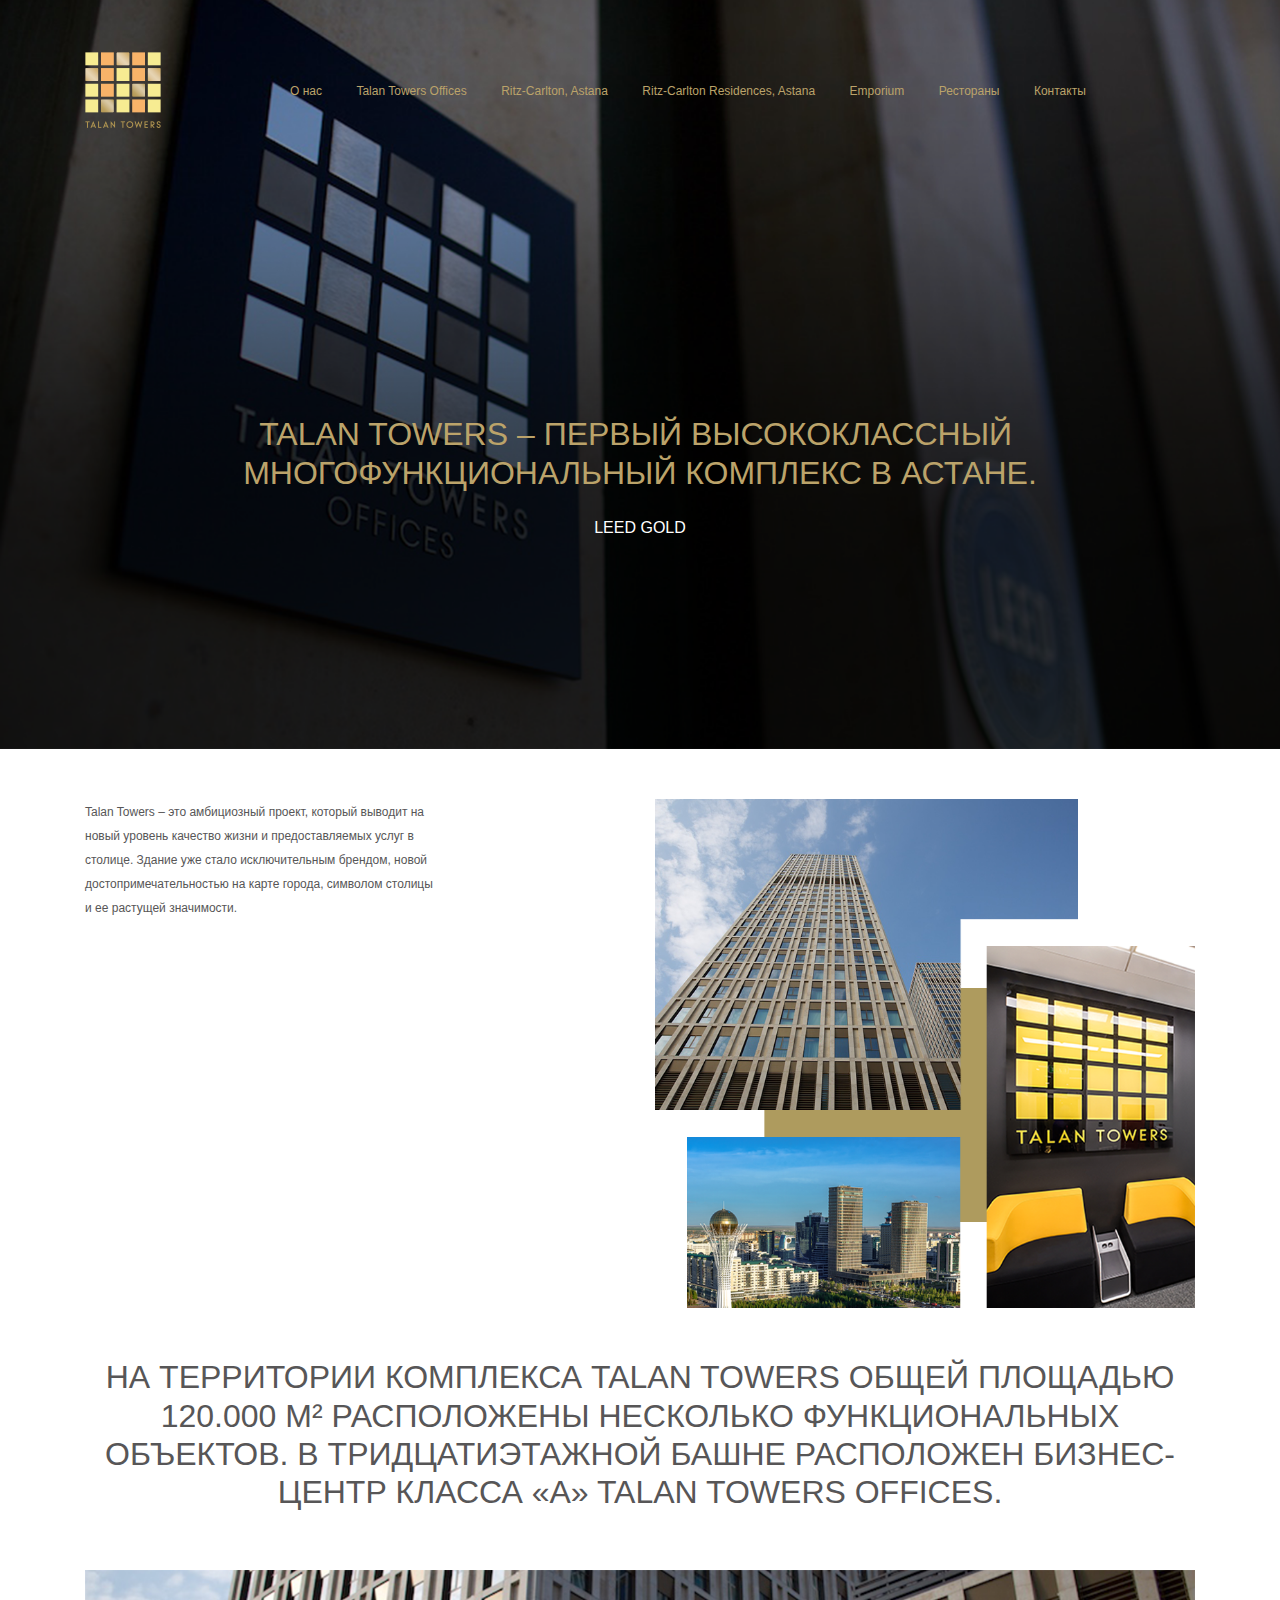
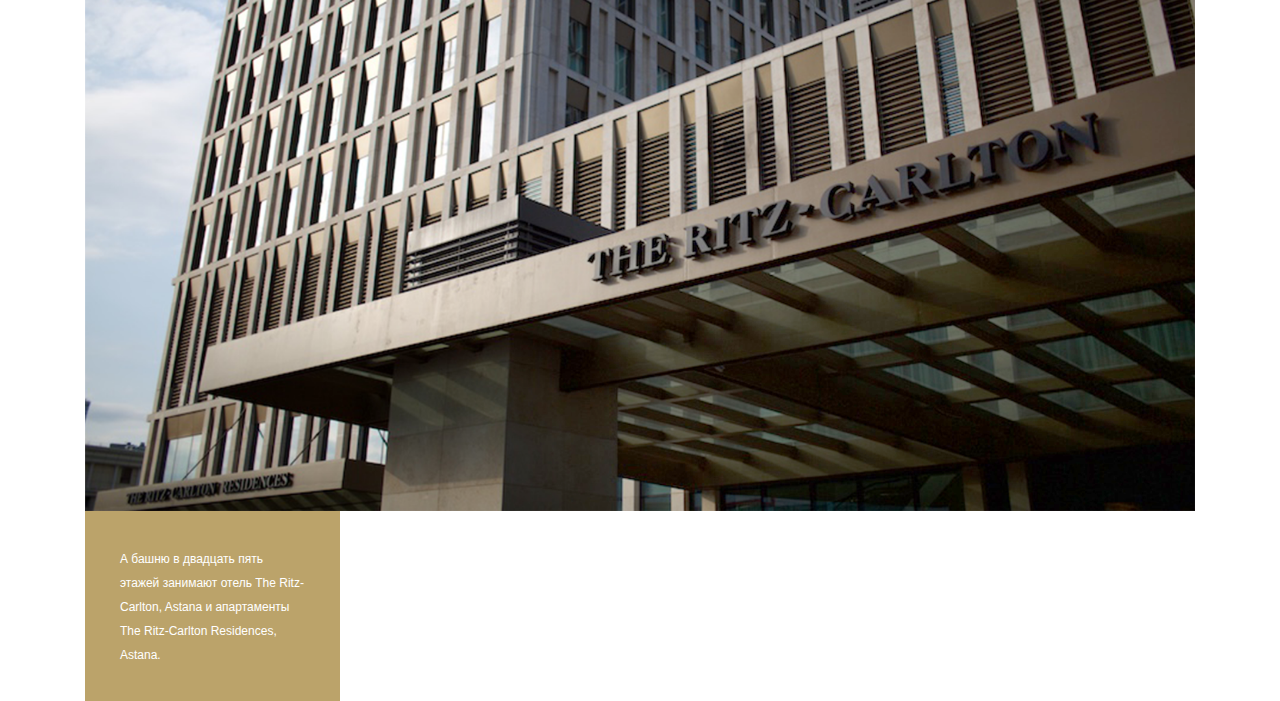
==== index.html @ 8b93467d "123" ====
<!DOCTYPE html>
<html lang="en">
<head>
    <meta charset="UTF-8">
    <meta name="viewport" content="width=device-width, initial-scale=1">
    <title>Talan Towers</title>
    <link rel="stylesheet" href="css/bootstrap/bootstrap.min.css">
    <link rel="stylesheet" href="css/materialize/materialdesignicons.min.css">
    <link rel="stylesheet" href="css/styles.css">
    <link rel="stylesheet" href="css/mobile.css">
</head>
<body>
<header>
    <div class="container">
        <div class="row">
            <div class="col-2 d-table d_t_h">
                <div class="logo d-table-cell align-middle">
                    <img src="img/main/logo.png" alt="">
                </div>
            </div>
            <div class="col-10 d-table d_t_h">
                <ul class="d-table-cell align-middle">
                    <li>
                        <a href="#">О нас</a>
                    </li>
                    <li>
                        <a href="#">Talan Towers Offices</a>
                    </li>
                    <li>
                        <a href="#">Ritz-Carlton, Astana</a>
                    </li>
                    <li>
                        <a href="#">Ritz-Carlton Residences, Astana</a>
                    </li>
                    <li>
                        <a href="#">Emporium</a>
                    </li>
                    <li>
                        <a href="#">Рестораны</a>
                    </li>
                    <li>
                        <a href="#">Контакты</a>
                    </li>
                </ul>
            </div>
        </div>
    </div>
</header>
<section id="main_bg">
    <img src="img/main/main-bg.png" alt="" class="mw-100">
    <div class="main_bg_text">
        <div class="container">
            <div class="row">
                <h1>
                    Talan Towers – первый высококлассный 
                    многофункциональный комплекс в Астане.
                </h1>
                <span>Leed Gold</span>
            </div>
        </div>
    </div>
</section>
<section id="main_content_1">
    <div class="container">
        <div class="row">
            <div class="col-md-4">
                <span class="text_lil_monts">
                    Talan Towers – это амбициозный проект, который выводит на новый уровень качество жизни  и предоставляемых услуг в столице.
                    Здание уже стало исключительным брендом, новой достопримечательностью на карте города, символом столицы и ее растущей
                    значимости.
                </span>
            </div>
            <div class="col-md-6 offset-md-2">
                <img src="img/main/main-talan.png" alt="" class="mw-100">
            </div>
        </div>
    </div>
</section>
<section id="main_content_2">
    <div class="container">
        <div class="row">
            <h1>
                На территории комплекса Talan Towers общей площадью 120.000 м² расположены несколько функциональных объектов. В тридцатиэтажной башне расположен бизнес-центр класса «A» Talan Towers Offices.
            </h1>
        </div>
    </div>
</section>
<section id="main_content_3">
    <div class="container">
        <div class="row">
            <div class="col-12">
                <img src="img/main/main-ritz.png" alt="" class="mw-100">
            </div>
            <div class="col-md-3 float-right">
                <div class="ritz_caption">
                    <span class="text_lil_monts">
                        А башню в двадцать пять  этажей  занимают отель The Ritz-Carlton, Astana и апартаменты
                        The Ritz-Carlton Residences, Astana.
                    </span>
                </div>
            </div>
        </div>
    </div>
</section>

<script src="js/jquery-2.1.4.min.js"></script>
<script src="js/jquery.maskedinput.js"></script>
<script src="js/bootstrap/bootstrap.min.js"></script>
<script src="js/bootstrap/popper.min.js"></script>
<script src="js/main.js"></script>
</body>
</html>
---- css/styles.css ----
header {
  position: absolute;
  top: 0;
  left: 0;
  width: 100%;
  background-color: transparent; }
  header .d_t_h {
    height: 180px; }
  header ul {
    list-style-type: none;
    margin: 0;
    padding-left: 0; }
    header ul li {
      display: inline-block;
      padding: 0 15px; }
      header ul li a {
        font-size: 12px;
        font-weight: 300;
        color: #bba36a; }
        header ul li a:hover {
          color: #8F7A4A;
          text-decoration: none; }

#main_bg .main_bg_text {
  position: absolute;
  bottom: 40%;
  left: 0;
  width: 100%; }
  #main_bg .main_bg_text h1 {
    font-size: 2em;
    text-align: center;
    color: #bba36a;
    text-transform: uppercase; }
  #main_bg .main_bg_text span {
    width: 100%;
    text-align: center;
    text-transform: uppercase;
    color: #fff;
    margin-top: 1em; }

.text_lil_monts {
  font-size: 12px;
  line-height: 1.5; }

#main_content_1 {
  padding-top: 50px; }
  #main_content_1 span {
    color: #575657; }

#main_content_2 {
  padding-top: 50px; }
  #main_content_2 h1 {
    font-size: 2em;
    text-align: center;
    color: #575657;
    text-transform: uppercase; }

#main_content_3 {
  padding-top: 50px; }
  #main_content_3 .ritz_caption {
    padding: 35px;
    background-color: #bba36a; }
    #main_content_3 .ritz_caption span {
      margin: 10px 0;
      color: #fff; }

/*# sourceMappingURL=styles.css.map */
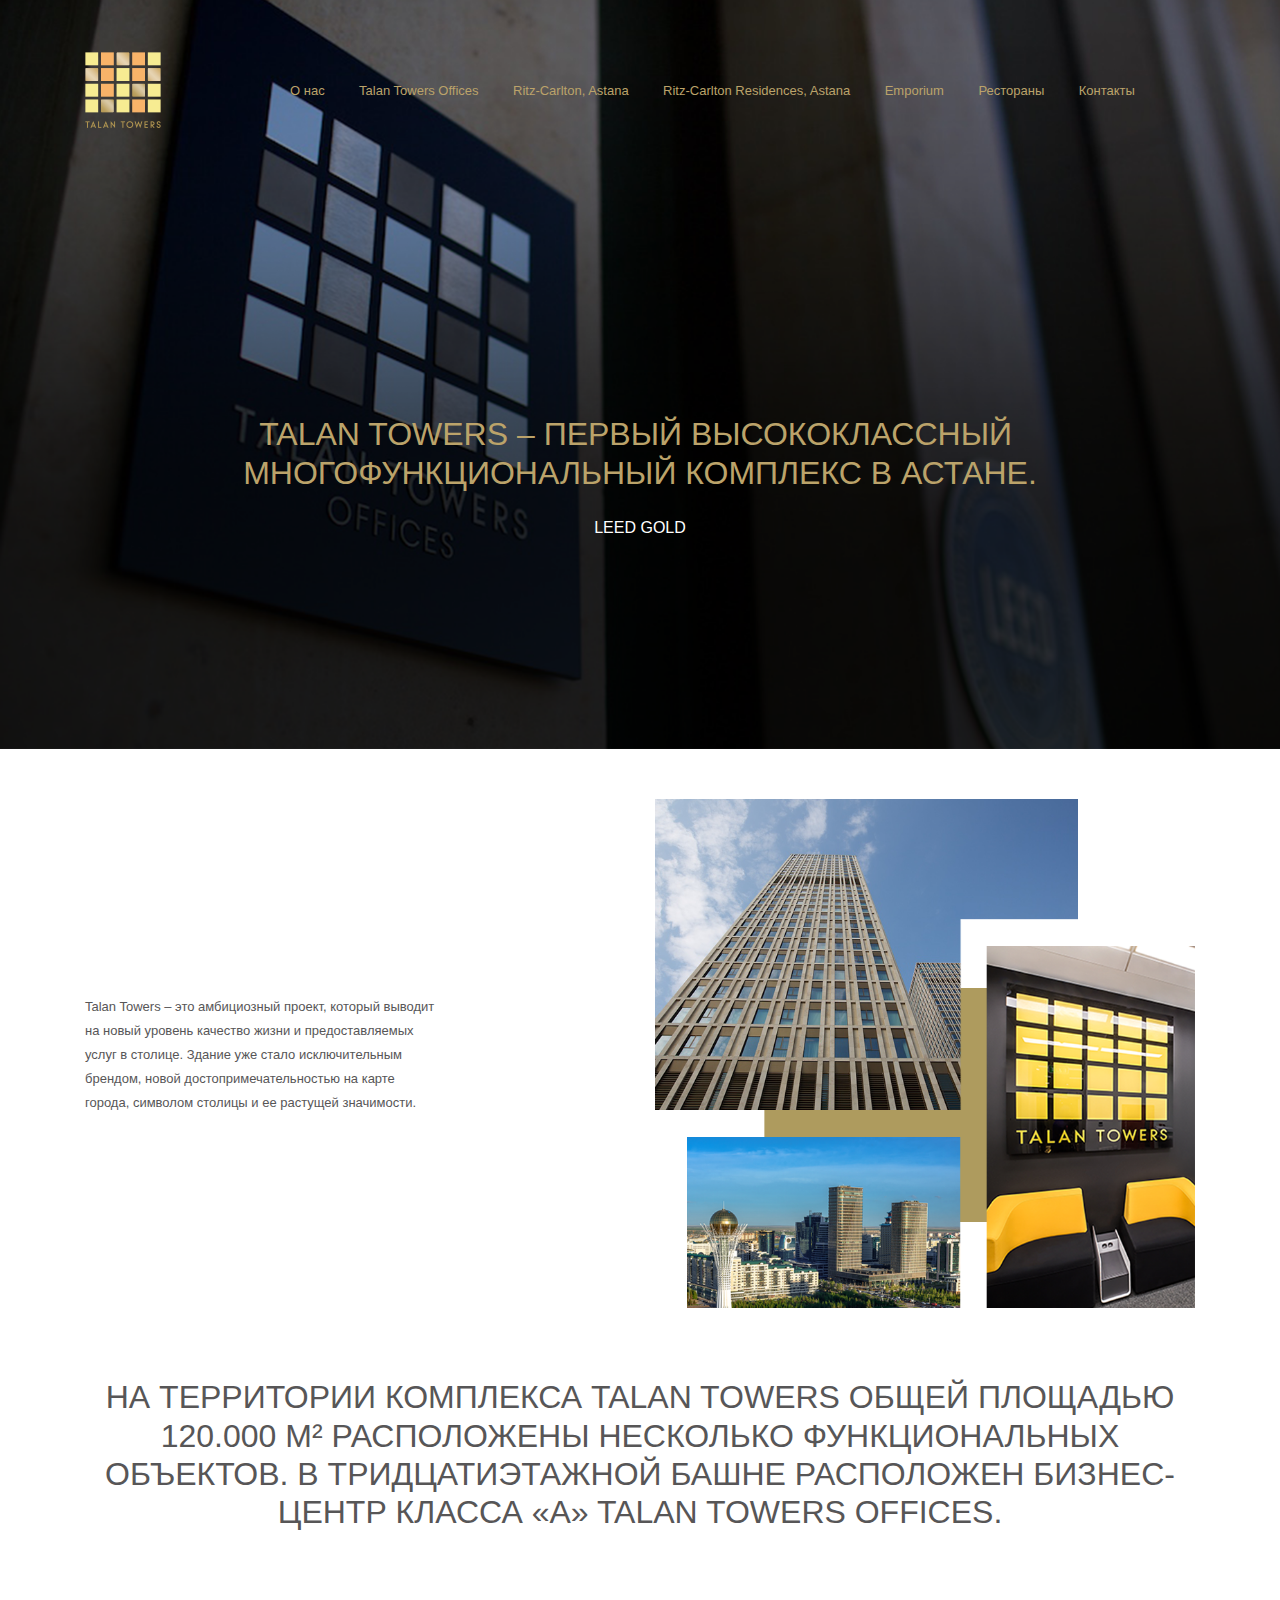
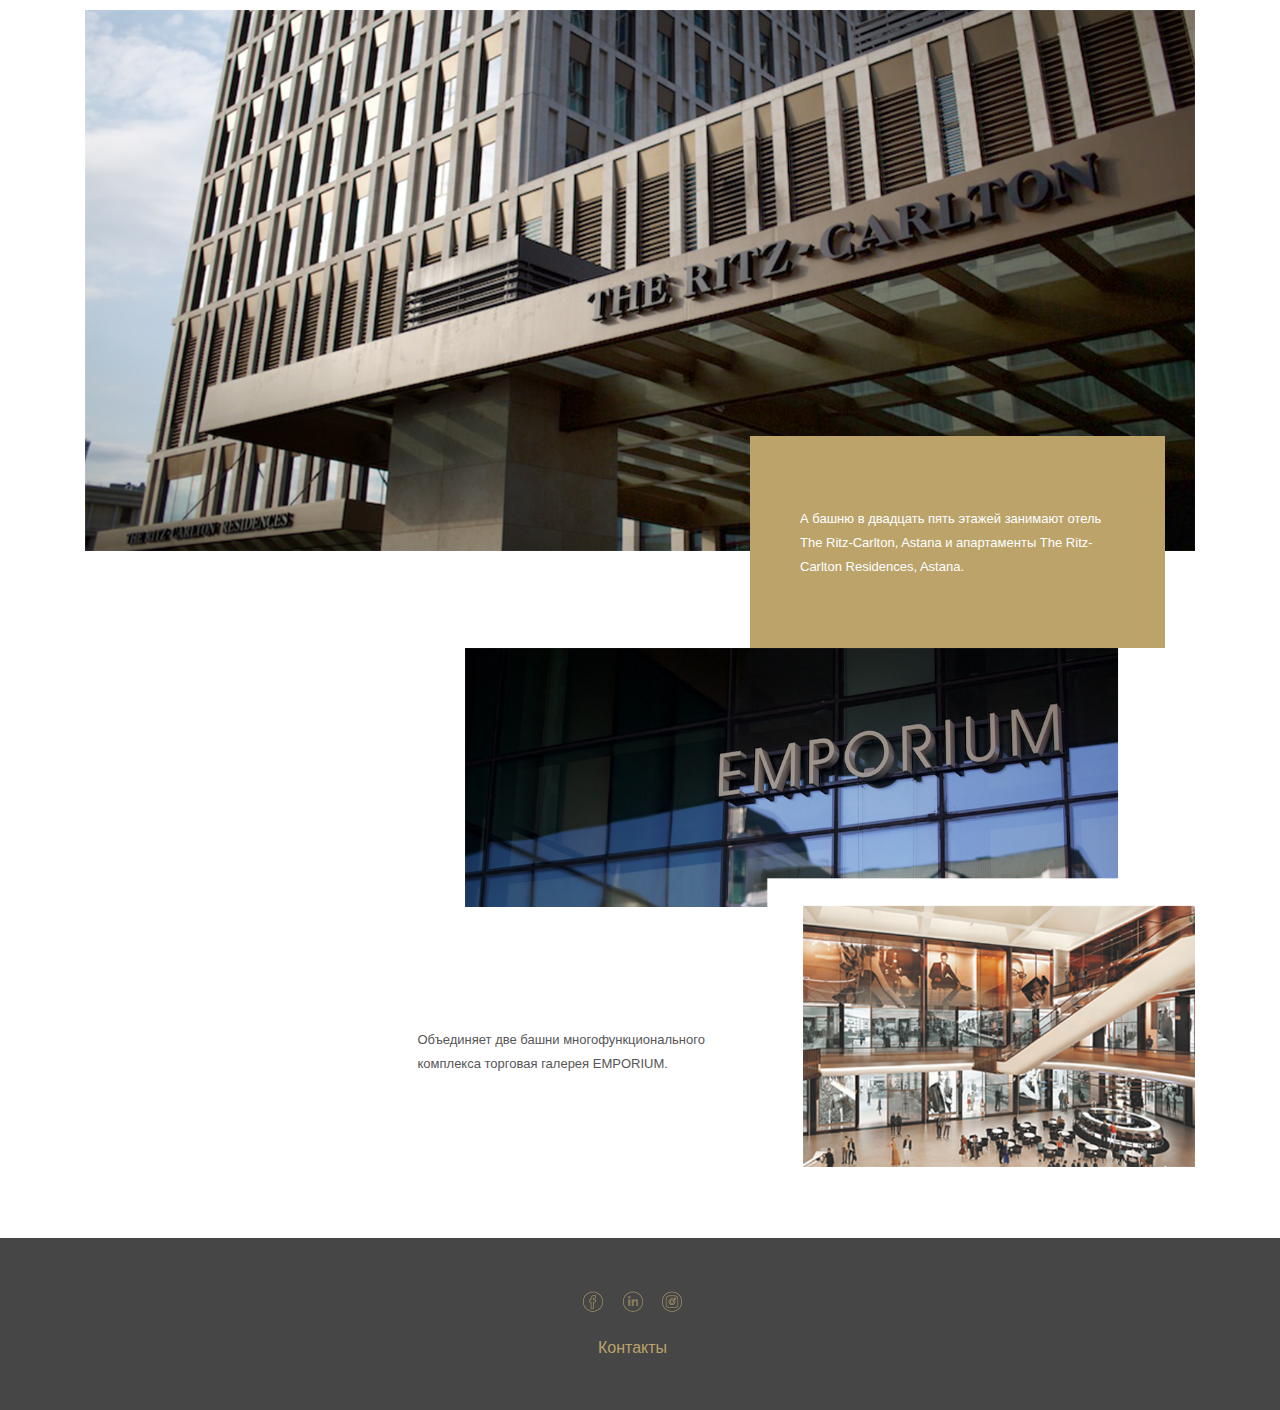
==== commit 67631087: "main page" ====
--- a/index.html
+++ b/index.html
@@ -63,7 +63,7 @@
 <section id="main_content_1">
     <div class="container">
         <div class="row">
-            <div class="col-md-4">
+            <div class="col-md-4 align-self-md-center mb-3 mb-md-0">
                 <span class="text_lil_monts">
                     Talan Towers – это амбициозный проект, который выводит на новый уровень качество жизни  и предоставляемых услуг в столице.
                     Здание уже стало исключительным брендом, новой достопримечательностью на карте города, символом столицы и ее растущей
@@ -91,7 +91,7 @@
             <div class="col-12">
                 <img src="img/main/main-ritz.png" alt="" class="mw-100">
             </div>
-            <div class="col-md-3 float-right">
+            <div class="col-md-5 offset-md-7">
                 <div class="ritz_caption">
                     <span class="text_lil_monts">
                         А башню в двадцать пять  этажей  занимают отель The Ritz-Carlton, Astana и апартаменты
@@ -102,6 +102,45 @@
         </div>
     </div>
 </section>
+<section id="main_content_4">
+    <div class="container">
+        <div class="row">
+            <div class="col-md-8 offset-md-4">
+                <img src="img/main/main-empor.png" alt="" class="mw-100">
+            </div>
+            <div class="col-md-7">
+                <div class="col-sm-6 col-md-6 offset-md-6 m_t">
+                    <span class="text_lil_monts">
+                        Объединяет две башни многофункционального
+                        комплекса торговая галерея EMPORIUM.
+                    </span>
+                </div>
+            </div>
+        </div>
+    </div>
+</section>
+<footer>
+    <div class="container">
+        <div class="row">
+            <div class="text-center w-100">
+                <a href="#">
+                    <img src="img/main/footer-facebook.png" alt="">
+                </a>
+                <a href="#">
+                    <img src="img/main/footer-linkedin.png" alt="">
+                </a>
+                <a href="#">
+                    <img src="img/main/footer-instagram.png" alt="">
+                </a>
+            </div>
+            <div class="text-center w-100 mt-4">
+                <a href="#" class="footer_link_contacts">
+                    Контакты
+                </a>
+            </div>
+        </div>
+    </div>
+</footer>
 
 <script src="js/jquery-2.1.4.min.js"></script>
 <script src="js/jquery.maskedinput.js"></script>
--- a/css/styles.css
+++ b/css/styles.css
@@ -14,7 +14,7 @@
       display: inline-block;
       padding: 0 15px; }
       header ul li a {
-        font-size: 12px;
+        font-size: 13px;
         font-weight: 300;
         color: #bba36a; }
         header ul li a:hover {
@@ -39,7 +39,7 @@
     margin-top: 1em; }
 
 .text_lil_monts {
-  font-size: 12px;
+  font-size: 13px;
   line-height: 1.5; }
 
 #main_content_1 {
@@ -48,7 +48,7 @@
     color: #575657; }
 
 #main_content_2 {
-  padding-top: 50px; }
+  padding-top: 70px; }
   #main_content_2 h1 {
     font-size: 2em;
     text-align: center;
@@ -56,12 +56,33 @@
     text-transform: uppercase; }
 
 #main_content_3 {
-  padding-top: 50px; }
+  padding-top: 70px; }
   #main_content_3 .ritz_caption {
-    padding: 35px;
+    margin-top: -115px;
+    margin-right: 30px;
+    padding: 70px 50px;
     background-color: #bba36a; }
     #main_content_3 .ritz_caption span {
-      margin: 10px 0;
       color: #fff; }
 
+#main_content_4 {
+  padding-bottom: 70px; }
+  #main_content_4 .m_t {
+    margin-top: -140px; }
+  #main_content_4 span {
+    color: #575657; }
+
+footer {
+  background-color: #464646;
+  padding: 50px 0; }
+  footer a {
+    margin-right: 15px; }
+    footer a:hover {
+      text-decoration: none; }
+  footer a.footer_link_contacts {
+    color: #bba36a; }
+    footer a.footer_link_contacts:hover {
+      color: #8F7A4A;
+      text-decoration: none; }
+
 /*# sourceMappingURL=styles.css.map */
--- a/css/mobile.css
+++ b/css/mobile.css
@@ -0,0 +1,9 @@
+@media only screen and (max-width: 576px){
+    #main_content_3 .ritz_caption {
+        margin-top: 0;
+        margin-right: 0;
+    }
+    #main_content_4 .m_t {
+        margin-top: 20px;
+    }
+}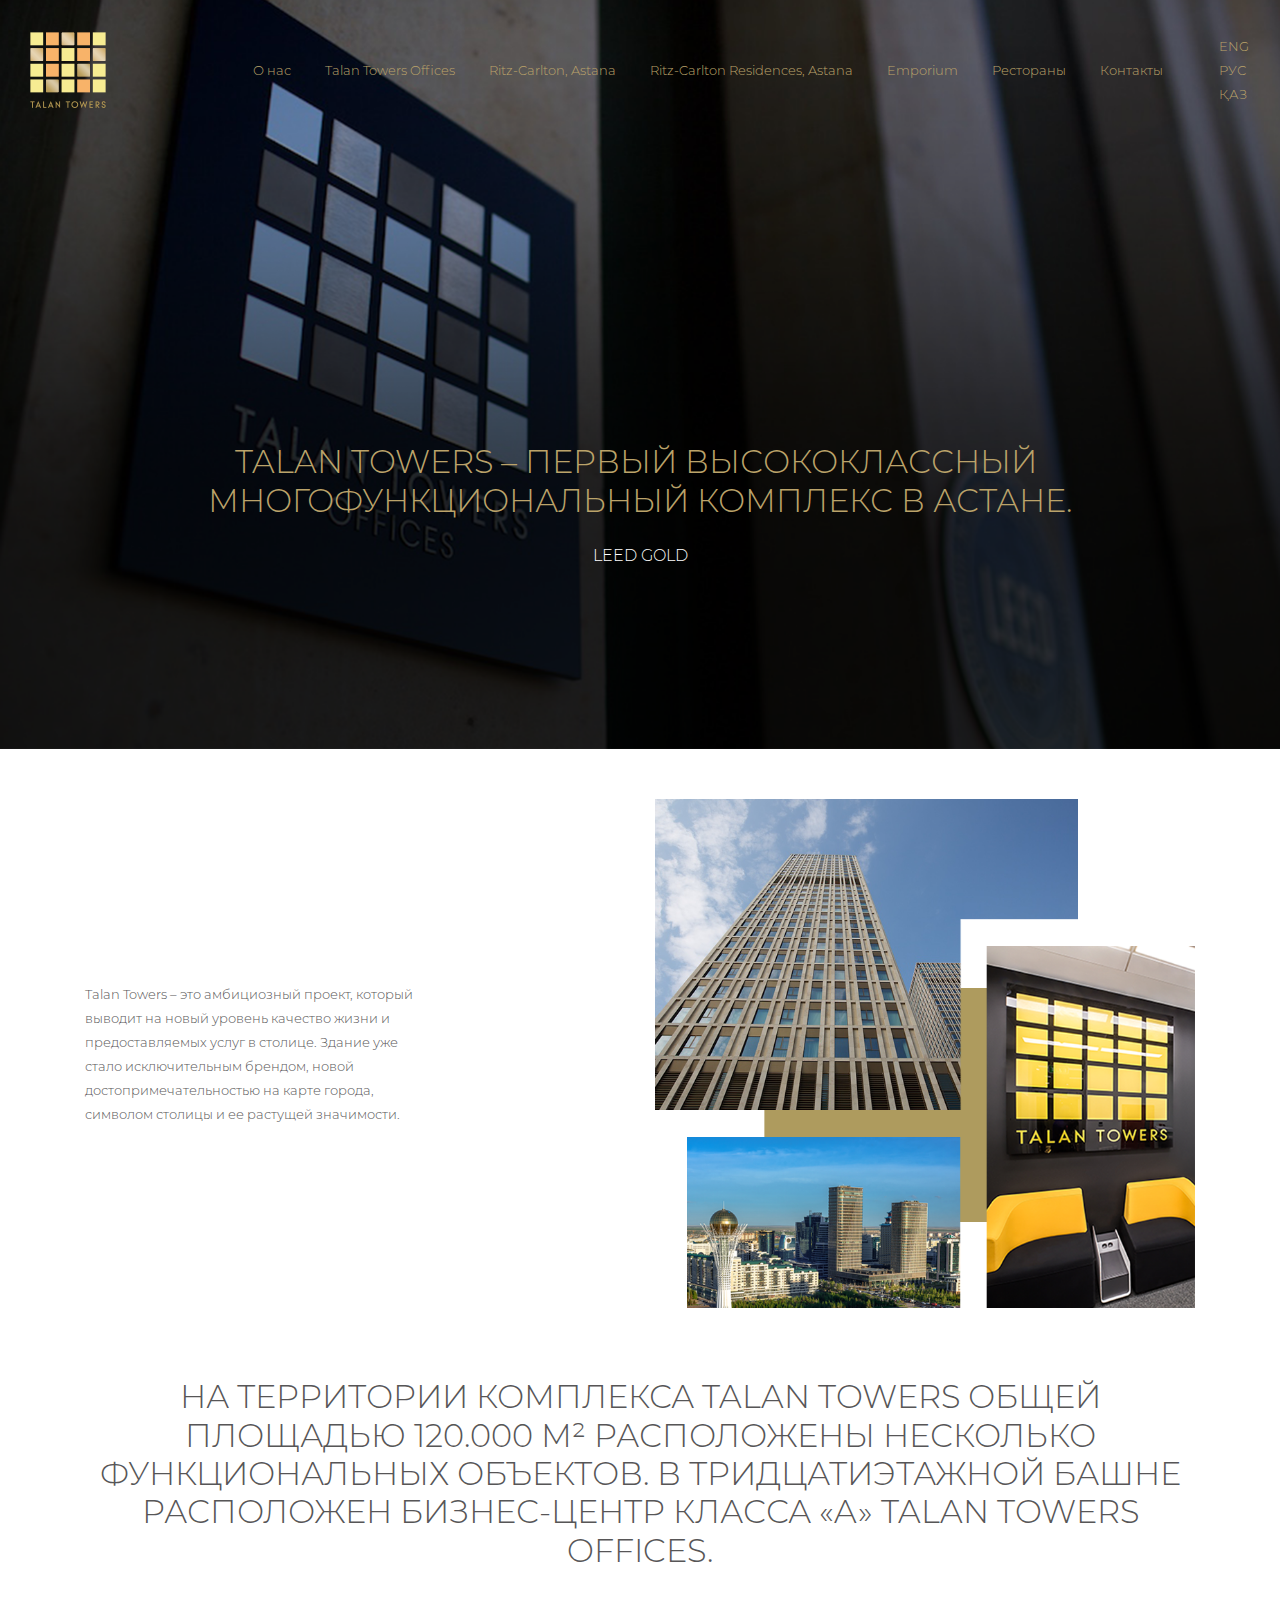
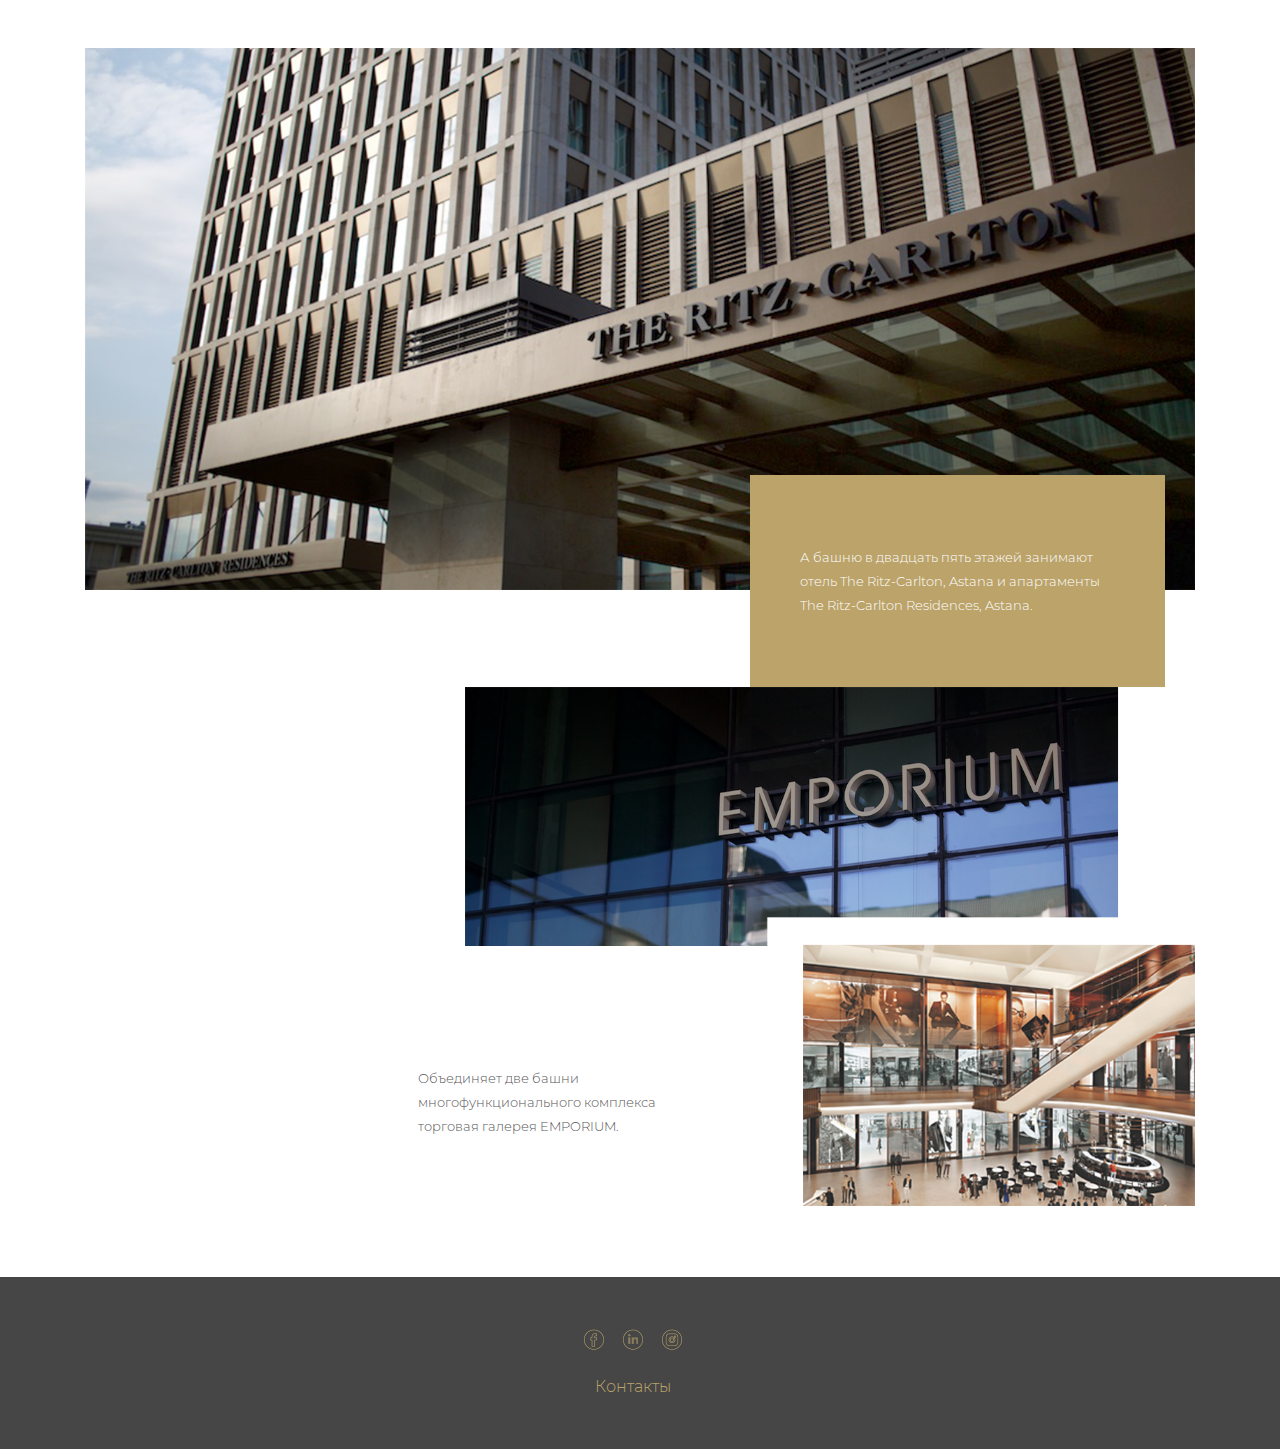
==== commit 937961d2: "offices" ====
--- a/index.html
+++ b/index.html
@@ -13,21 +13,31 @@
 <header>
     <div class="container">
         <div class="row">
-            <div class="col-2 d-table d_t_h">
+            <div class="col-6 col-xl-2 d-table d_t_h">
                 <div class="logo d-table-cell align-middle">
                     <img src="img/main/logo.png" alt="">
                 </div>
             </div>
-            <div class="col-10 d-table d_t_h">
-                <ul class="d-table-cell align-middle">
-                    <li>
-                        <a href="#">О нас</a>
+            <div class="col-6 col-xl-10 d-table d_t_h">
+                <ul class="desktop_menu d-table-cell align-middle">
+                    <li class="dropdown">
+                        <a href="#" class="dropBtn">
+                            О нас
+                        </a>
+                        <div class="dropdown_content">
+                            <a href="about.html">Инвестор</a>
+                            <a href="#">Общая информация</a>
+                        </div>
                     </li>
                     <li>
                         <a href="#">Talan Towers Offices</a>
                     </li>
-                    <li>
-                        <a href="#">Ritz-Carlton, Astana</a>
+                    <li class="dropdown">
+                        <a href="#" class="dropBtn">Ritz-Carlton, Astana</a>
+                        <div class="dropdown_content">
+                            <a href="#">Инвестор</a>
+                            <a href="#">Общая информация</a>
+                        </div>
                     </li>
                     <li>
                         <a href="#">Ritz-Carlton Residences, Astana</a>
@@ -42,7 +52,59 @@
                         <a href="#">Контакты</a>
                     </li>
                 </ul>
-            </div>
+                <ul class="desktop_menu d-table-cell align-middle lang_items">
+                    <li>
+                        <a href="#">Eng</a>
+                    </li>
+                    <li>
+                        <a href="#">Рус</a>
+                    </li>
+                    <li>
+                        <a href="#">Қаз</a>
+                    </li>
+                </ul>
+
+                <div class="mobile_menu d-table-cell align-middle">
+                    <a href="#" role="button" id="dropdownMenuLink">
+                        <i class="mdi mdi-menu mdi-24px"></i>
+                    </a>
+                </div>
+            </div>
+        </div>
+
+        <div class="mobile_dropdown_menu">
+            <a class="mobile_menu_item mobile_dropdown_item">
+                О нас
+                <i class="mdi mdi-menu-down"></i>
+            </a>
+            <div class="menu_item_inner">
+                <ul>
+                    <li>
+                        <a href="about.html">Инвестор</a>
+                    </li>
+                    <li>
+                        <a href="#">Общая информация</a>
+                    </li>
+                </ul>
+            </div>
+            <a class="mobile_menu_item" href="#">
+                Talan Towers Offices
+            </a>
+            <a class="mobile_menu_item" href="#">
+                Ritz-Carlton, Astana
+            </a>
+            <a class="mobile_menu_item" href="#">
+                Ritz-Carlton Residences, Astana
+            </a>
+            <a class="mobile_menu_item" href="#">
+                Emporium
+            </a>
+            <a class="mobile_menu_item" href="#">
+                Рестораны
+            </a>
+            <a class="mobile_menu_item" href="#">
+                Контакты
+            </a>
         </div>
     </div>
 </header>
@@ -144,8 +206,8 @@
 
 <script src="js/jquery-2.1.4.min.js"></script>
 <script src="js/jquery.maskedinput.js"></script>
+<script src="js/bootstrap/popper.min.js"></script>
 <script src="js/bootstrap/bootstrap.min.js"></script>
-<script src="js/bootstrap/popper.min.js"></script>
 <script src="js/main.js"></script>
 </body>
 </html>--- a/css/styles.css
+++ b/css/styles.css
@@ -1,3 +1,35 @@
+.bg_gold {
+  background-color: #bba36a !important; }
+
+.text_gold {
+  color: #bba36a !important; }
+
+.bg_grey {
+  background-color: #4a4a4a !important; }
+
+.text_grey {
+  color: #4a4a4a !important; }
+
+.bg_black {
+  background-color: #000000 !important; }
+
+.text_black {
+  color: #000000 !important; }
+
+@font-face {
+  font-family: 'Montserrat';
+  src: url("../fonts/montserrat/Montserrat-Light.eot");
+  src: local("Montserrat Light"), local("Montserrat-Light"), url("../fonts/montserrat/Montserrat-Light.eot?#iefix") format("embedded-opentype"), url("../fonts/montserrat/Montserrat-Light.woff") format("woff"), url("../fonts/montserrat/Montserrat-Light.ttf") format("truetype");
+  font-weight: 300;
+  font-style: normal; }
+@font-face {
+  font-family: 'RaleighLtBt';
+  src: url("../fonts/raleigh/RaleighC Lt Bt.otf") format("opentype");
+  font-weight: normal;
+  font-style: normal; }
+body {
+  font-family: Montserrat, sans-serif; }
+
 header {
   position: absolute;
   top: 0;
@@ -5,26 +37,93 @@
   width: 100%;
   background-color: transparent; }
   header .d_t_h {
-    height: 180px; }
-  header ul {
+    height: 140px; }
+  header ul.desktop_menu {
     list-style-type: none;
     margin: 0;
     padding-left: 0; }
-    header ul li {
+    header ul.desktop_menu li {
       display: inline-block;
       padding: 0 15px; }
-      header ul li a {
+      header ul.desktop_menu li a {
         font-size: 13px;
         font-weight: 300;
         color: #bba36a; }
-        header ul li a:hover {
+        header ul.desktop_menu li a:hover {
           color: #8F7A4A;
           text-decoration: none; }
+      header ul.desktop_menu li .dropdown_content {
+        display: none;
+        position: absolute;
+        min-width: 160px;
+        padding-top: 5px;
+        z-index: 1; }
+        header ul.desktop_menu li .dropdown_content a {
+          display: block; }
+    header ul.desktop_menu li.dropdown:hover .dropdown_content {
+      display: block; }
+    header ul.desktop_menu li.dropdown:hover .dropBtn {
+      color: #8F7A4A; }
+  header ul.lang_items {
+    text-transform: uppercase; }
+    header ul.lang_items li {
+      display: block;
+      padding: 0; }
+  header .mobile_menu {
+    position: relative; }
+    header .mobile_menu a#dropdownMenuLink {
+      float: right;
+      color: #bba36a; }
+      header .mobile_menu a#dropdownMenuLink:hover {
+        color: #bba36a; }
+  header .mobile_dropdown_menu {
+    display: none;
+    position: absolute;
+    top: 63px;
+    left: 0;
+    z-index: 100;
+    font-size: 13px;
+    min-width: 300px;
+    background-color: #bba36a;
+    border-radius: 0; }
+    header .mobile_dropdown_menu .mobile_menu_item {
+      padding: 0.75rem 1.5rem;
+      display: block;
+      width: 100%;
+      clear: both;
+      color: #fff;
+      text-align: inherit;
+      text-decoration: none;
+      white-space: nowrap;
+      border: 0;
+      cursor: pointer; }
+      header .mobile_dropdown_menu .mobile_menu_item i {
+        float: right; }
+    header .mobile_dropdown_menu .mobile_menu_item._activated i {
+      transform: rotateX(180deg); }
+    header .mobile_dropdown_menu .menu_item_inner {
+      display: none; }
+      header .mobile_dropdown_menu .menu_item_inner ul {
+        list-style-type: none;
+        margin-bottom: 0;
+        padding-left: 15px; }
+        header .mobile_dropdown_menu .menu_item_inner ul li a {
+          display: inline-block;
+          color: #fff;
+          text-decoration: none;
+          text-transform: capitalize;
+          width: 100%;
+          padding: 0.75rem 1.5rem; }
+    header .mobile_dropdown_menu .menu_item_inner._visible {
+      display: block; }
+  header .mobile_dropdown_menu._show {
+    display: block; }
 
 #main_bg .main_bg_text {
   position: absolute;
-  bottom: 40%;
-  left: 0;
+  bottom: 30%;
+  left: 50%;
+  transform: translate(-50%, -50%);
   width: 100%; }
   #main_bg .main_bg_text h1 {
     font-size: 2em;
@@ -85,4 +184,33 @@
       color: #8F7A4A;
       text-decoration: none; }
 
+#offices_bg .offices_bg_text {
+  position: absolute;
+  bottom: 10%;
+  left: 50%;
+  transform: translate(-50%, -50%);
+  width: 100%; }
+  #offices_bg .offices_bg_text h1 {
+    font-size: 2em;
+    text-align: center;
+    width: 100%;
+    color: #bba36a;
+    text-transform: uppercase; }
+
+#offices_blocks {
+  padding: 50px 0; }
+  #offices_blocks .off_block_title {
+    font-size: 2.2em;
+    font-family: RaleighLtBt, sans-serif; }
+  #offices_blocks .block_content {
+    padding: 40px; }
+    #offices_blocks .block_content .off_block_text {
+      margin: 20px 0; }
+    #offices_blocks .block_content .off_block_action a {
+      text-decoration: underline; }
+    #offices_blocks .block_content .off_block_actionBtn a {
+      text-decoration: none !important;
+      padding: 5px 15px;
+      border: 1px solid; }
+
 /*# sourceMappingURL=styles.css.map */
--- a/css/mobile.css
+++ b/css/mobile.css
@@ -1,4 +1,45 @@
+@media only screen and (max-width: 1200px){
+    header {
+        position: relative;
+        background-color: #464646;
+    }
+    header .container {
+        max-width: 100%;
+        padding: 0 1.5em;
+    }
+    header .d_t_h {
+        height: 64px;
+    }
+    header .logo img {
+        height: 50px;
+    }
+    ul.desktop_menu {
+        display: none !important;
+    }
+}
+@media only screen and (min-width: 1200px){
+    header .container {
+        max-width: 1250px;
+    }
+    header .mobile_menu {
+        display: none !important;
+    }
+}
+@media only screen and (max-width: 768px){
+    #main_bg .main_bg_text h1 {
+        font-size: 1.5em;
+    }
+    #main_content_2 h1 {
+        font-size: 1.5em;
+    }
+}
 @media only screen and (max-width: 576px){
+    header .mobile_dropdown_menu {
+        min-width: 100vw;
+    }
+    #main_bg .main_bg_text {
+        bottom: 50%;
+    }
     #main_content_3 .ritz_caption {
         margin-top: 0;
         margin-right: 0;
@@ -6,4 +47,16 @@
     #main_content_4 .m_t {
         margin-top: 20px;
     }
+}
+@media only screen and (max-width: 440px){
+    #main_bg img {
+        height: 400px;
+        object-fit: cover;
+    }
+    #main_bg .main_bg_text h1 {
+        font-size: 1.2em;
+    }
+    #main_content_2 h1 {
+        font-size: 1.2em;
+    }
 }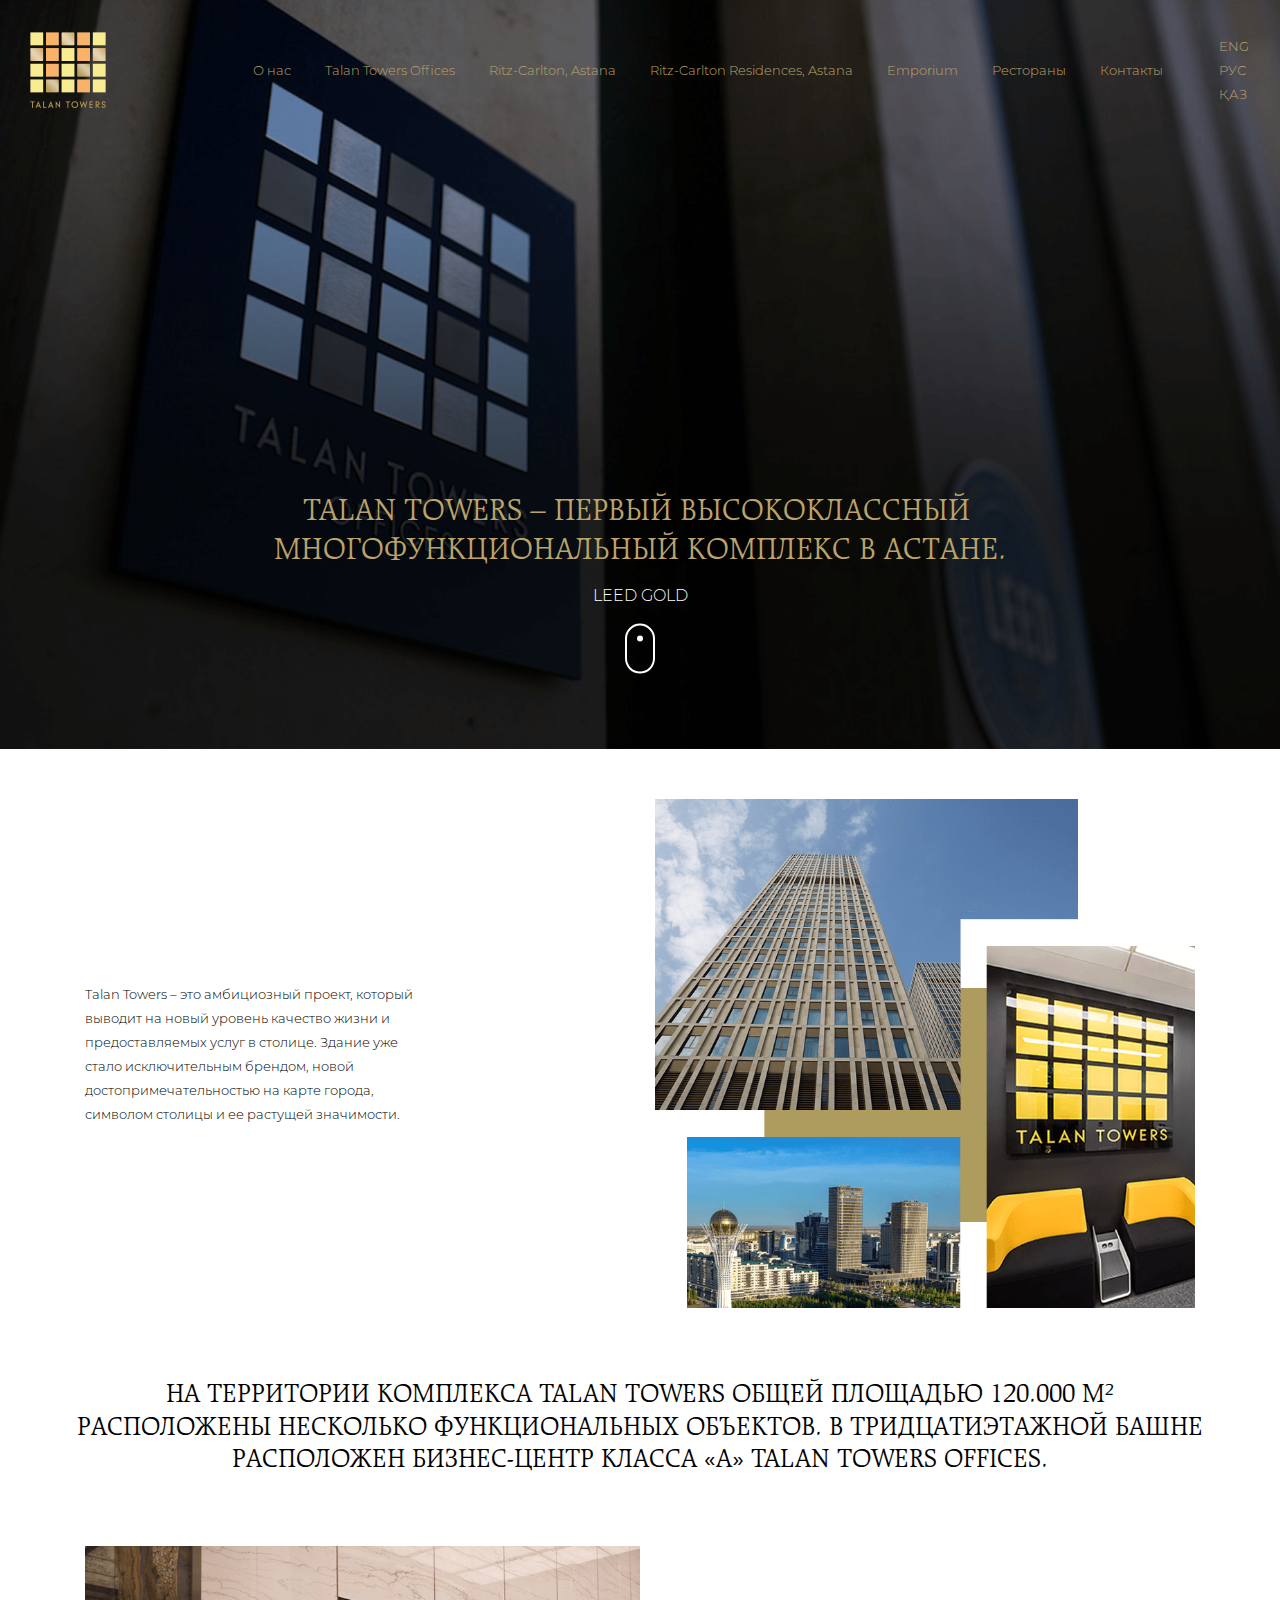
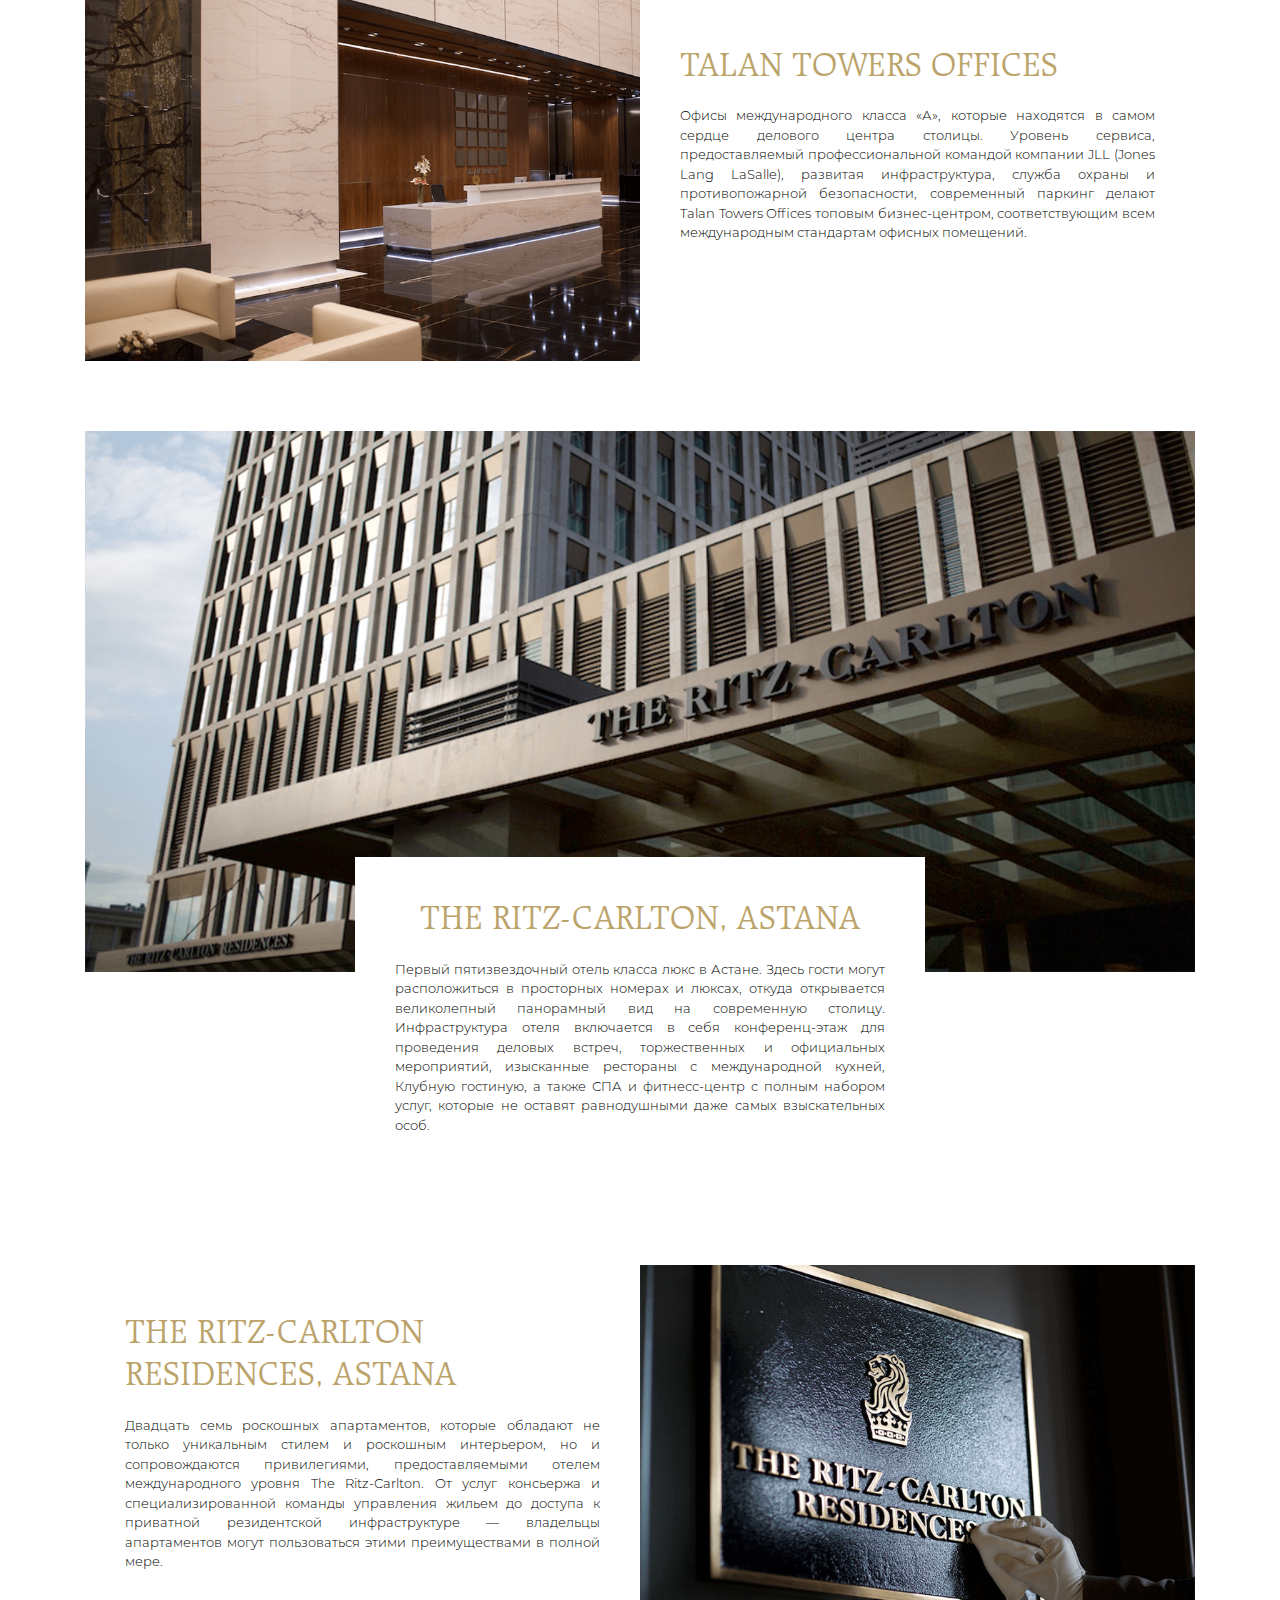
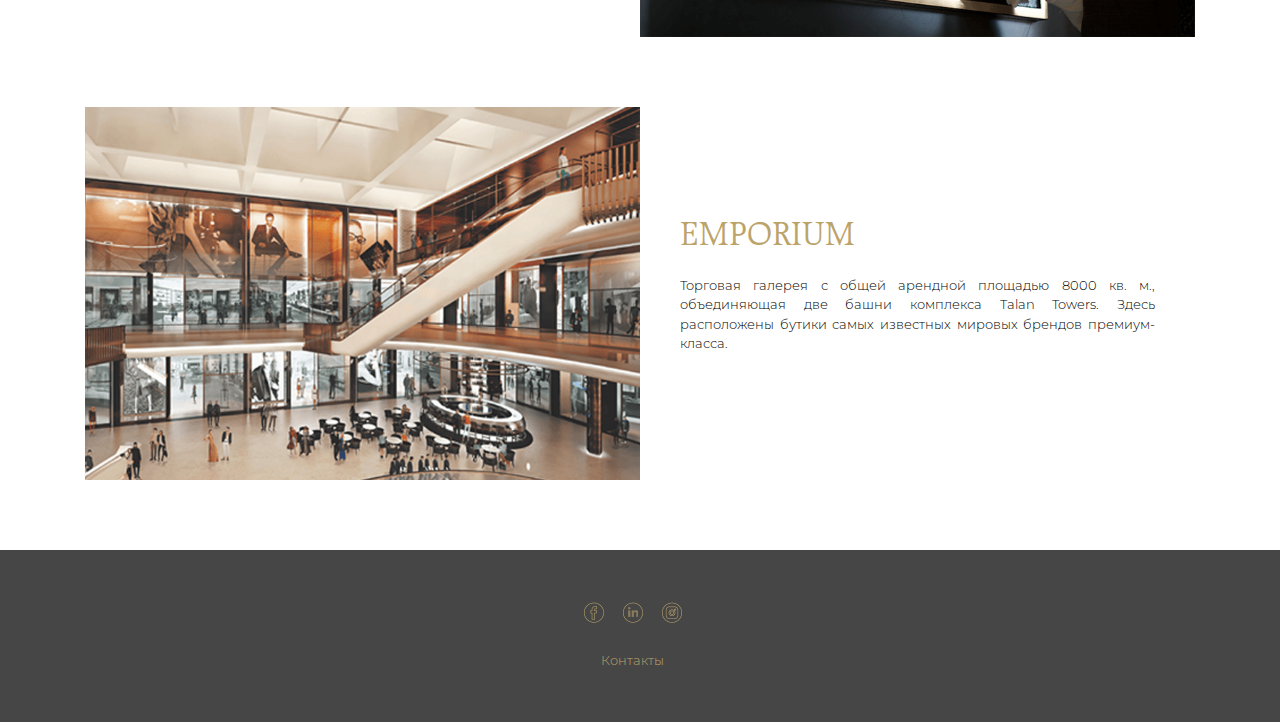
==== commit 74bb663c: "some changes" ====
--- a/index.html
+++ b/index.html
@@ -6,6 +6,7 @@
     <title>Talan Towers</title>
     <link rel="stylesheet" href="css/bootstrap/bootstrap.min.css">
     <link rel="stylesheet" href="css/materialize/materialdesignicons.min.css">
+    <link rel="stylesheet" href="css/carousel/jquery.carousel-3d.default.css">
     <link rel="stylesheet" href="css/styles.css">
     <link rel="stylesheet" href="css/mobile.css">
 </head>
@@ -15,7 +16,9 @@
         <div class="row">
             <div class="col-6 col-xl-2 d-table d_t_h">
                 <div class="logo d-table-cell align-middle">
-                    <img src="img/main/logo.png" alt="">
+                    <a href="index.html">
+                        <img src="img/main/logo.png" alt="">
+                    </a>
                 </div>
             </div>
             <div class="col-6 col-xl-10 d-table d_t_h">
@@ -30,26 +33,22 @@
                         </div>
                     </li>
                     <li>
-                        <a href="#">Talan Towers Offices</a>
-                    </li>
-                    <li class="dropdown">
-                        <a href="#" class="dropBtn">Ritz-Carlton, Astana</a>
-                        <div class="dropdown_content">
-                            <a href="#">Инвестор</a>
-                            <a href="#">Общая информация</a>
-                        </div>
-                    </li>
-                    <li>
-                        <a href="#">Ritz-Carlton Residences, Astana</a>
-                    </li>
-                    <li>
-                        <a href="#">Emporium</a>
-                    </li>
-                    <li>
-                        <a href="#">Рестораны</a>
-                    </li>
-                    <li>
-                        <a href="#">Контакты</a>
+                        <a href="offices.html">Talan Towers Offices</a>
+                    </li>
+                    <li>
+                        <a href="rc.html">Ritz-Carlton, Astana</a>
+                    </li>
+                    <li>
+                        <a href="rcr.html">Ritz-Carlton Residences, Astana</a>
+                    </li>
+                    <li>
+                        <a href="emporium.html">Emporium</a>
+                    </li>
+                    <li>
+                        <a href="rc_copy.html">Рестораны</a>
+                    </li>
+                    <li>
+                        <a href="contacts.html">Контакты</a>
                     </li>
                 </ul>
                 <ul class="desktop_menu d-table-cell align-middle lang_items">
@@ -65,9 +64,20 @@
                 </ul>
 
                 <div class="mobile_menu d-table-cell align-middle">
-                    <a href="#" role="button" id="dropdownMenuLink">
-                        <i class="mdi mdi-menu mdi-24px"></i>
-                    </a>
+                    <div class="float-right">
+                        <div class="dropdown">
+                            <a class="btn dropdown-toggle" href="#" role="button" id="dropdownLangButton" data-toggle="dropdown" aria-haspopup="true" aria-expanded="false">
+                                Рус
+                            </a>
+                            <div class="dropdown-menu" aria-labelledby="dropdownLangButton">
+                                <a class="dropdown-item" href="#">Eng</a>
+                                <a class="dropdown-item" href="#">Қаз</a>
+                            </div>
+                        </div>
+                        <a href="#" role="button" id="dropdownMenuLink">
+                            <i class="mdi mdi-menu mdi-24px"></i>
+                        </a>
+                    </div>
                 </div>
             </div>
         </div>
@@ -87,37 +97,38 @@
                     </li>
                 </ul>
             </div>
-            <a class="mobile_menu_item" href="#">
+            <a class="mobile_menu_item" href="offices.html">
                 Talan Towers Offices
             </a>
-            <a class="mobile_menu_item" href="#">
+            <a class="mobile_menu_item" href="rc.html">
                 Ritz-Carlton, Astana
             </a>
-            <a class="mobile_menu_item" href="#">
+            <a class="mobile_menu_item" href="rcr.html">
                 Ritz-Carlton Residences, Astana
             </a>
-            <a class="mobile_menu_item" href="#">
+            <a class="mobile_menu_item" href="emporium.html">
                 Emporium
             </a>
-            <a class="mobile_menu_item" href="#">
+            <a class="mobile_menu_item" href="rc_copy.html">
                 Рестораны
             </a>
-            <a class="mobile_menu_item" href="#">
+            <a class="mobile_menu_item" href="contacts.html">
                 Контакты
             </a>
         </div>
     </div>
 </header>
-<section id="main_bg">
+<section id="main_bg" class="bg_img">
     <img src="img/main/main-bg.png" alt="" class="mw-100">
-    <div class="main_bg_text">
+    <div class="bg_img_text">
         <div class="container">
             <div class="row">
-                <h1>
-                    Talan Towers – первый высококлассный 
+                <h1 class="title_font">
+                    Talan Towers – первый высококлассный <br>
                     многофункциональный комплекс в Астане.
                 </h1>
                 <span>Leed Gold</span>
+                <a href="#main_content_1" class="scroll_down"></a>
             </div>
         </div>
     </div>
@@ -126,7 +137,7 @@
     <div class="container">
         <div class="row">
             <div class="col-md-4 align-self-md-center mb-3 mb-md-0">
-                <span class="text_lil_monts">
+                <span class="text_font text_black">
                     Talan Towers – это амбициозный проект, который выводит на новый уровень качество жизни  и предоставляемых услуг в столице.
                     Здание уже стало исключительным брендом, новой достопримечательностью на карте города, символом столицы и ее растущей
                     значимости.
@@ -141,7 +152,7 @@
 <section id="main_content_2">
     <div class="container">
         <div class="row">
-            <h1>
+            <h1 class="title_font text_black text-center">
                 На территории комплекса Talan Towers общей площадью 120.000 м² расположены несколько функциональных объектов. В тридцатиэтажной башне расположен бизнес-центр класса «A» Talan Towers Offices.
             </h1>
         </div>
@@ -149,34 +160,70 @@
 </section>
 <section id="main_content_3">
     <div class="container">
+        <div class="row no-gutters">
+            <div class="col-lg-6 block_content align-self-center">
+                <h1 class="title_font text_gold">
+                    Talan Towers Offices
+                </h1>
+                <div class="block_text text_font text_black">
+                    Офисы международного класса «А», которые находятся в самом сердце делового центра столицы. Уровень сервиса, предоставляемый профессиональной командой компании JLL (Jones Lang LaSalle), развитая инфраструктура, служба охраны и противопожарной безопасности, современный паркинг делают Talan Towers Offices топовым бизнес-центром, соответствующим всем международным стандартам офисных помещений.
+                </div>
+            </div>
+            <div class="col-lg-6 order-lg-first">
+                <img src="img/offices/block1.png" alt="" class="mw-100">
+            </div>
+        </div>
+    </div>
+</section>
+<section id="main_content_4">
+    <div class="container">
         <div class="row">
             <div class="col-12">
                 <img src="img/main/main-ritz.png" alt="" class="mw-100">
             </div>
-            <div class="col-md-5 offset-md-7">
-                <div class="ritz_caption">
-                    <span class="text_lil_monts">
-                        А башню в двадцать пять  этажей  занимают отель The Ritz-Carlton, Astana и апартаменты
-                        The Ritz-Carlton Residences, Astana.
-                    </span>
-                </div>
-            </div>
-        </div>
-    </div>
-</section>
-<section id="main_content_4">
-    <div class="container">
-        <div class="row">
-            <div class="col-md-8 offset-md-4">
+            <div class="col-md-6 offset-md-3 block_content bg-white">
+                <h1 class="title_font text_gold text-center">
+                    The Ritz-Carlton, Astana
+                </h1>
+                <div class="block_text text_font text_black">
+                    Первый пятизвездочный отель класса люкс в Астане. Здесь гости могут расположиться в просторных номерах и люксах, откуда открывается великолепный панорамный вид на современную столицу. Инфраструктура отеля включается в себя конференц-этаж для проведения деловых встреч, торжественных и официальных мероприятий, изысканные рестораны с международной кухней, Клубную гостиную, а также СПА и фитнесс-центр с полным набором услуг, которые не оставят равнодушными даже самых взыскательных особ.
+                </div>
+            </div>
+        </div>
+    </div>
+</section>
+<section id="main_content_5">
+    <div class="container">
+        <div class="row no-gutters">
+            <div class="col-lg-6 block_content align-self-center">
+                <h1 class="title_font text_gold">
+                    The Ritz-Carlton Residences,
+                    Astana
+                </h1>
+                <div class="block_text text_font text_black">
+                    Двадцать семь роскошных апартаментов, которые обладают не только уникальным стилем и роскошным интерьером, но и сопровождаются привилегиями, предоставляемыми отелем международного уровня The Ritz-Carlton.
+                    От услуг консьержа и специализированной команды управления жильем до доступа к приватной резидентской инфраструктуре — владельцы апартаментов могут пользоваться этими преимуществами в полной мере.
+                </div>
+            </div>
+            <div class="col-lg-6">
+                <img src="img/main/main-rcr.png" alt="" class="mw-100">
+            </div>
+        </div>
+    </div>
+</section>
+<section id="main_content_6">
+    <div class="container">
+        <div class="row no-gutters">
+            <div class="col-lg-6 block_content align-self-center">
+                <h1 class="title_font text_gold">
+                    Emporium
+                </h1>
+                <div class="block_text text_font text_black">
+                    Торговая галерея с общей арендной площадью 8000 кв. м., объединяющая две башни комплекса Talan Towers. Здесь расположены бутики самых известных мировых брендов премиум-класса.
+                </div>
+            </div>
+            <div class="col-lg-6 order-lg-first">
                 <img src="img/main/main-empor.png" alt="" class="mw-100">
-            </div>
-            <div class="col-md-7">
-                <div class="col-sm-6 col-md-6 offset-md-6 m_t">
-                    <span class="text_lil_monts">
-                        Объединяет две башни многофункционального
-                        комплекса торговая галерея EMPORIUM.
-                    </span>
-                </div>
             </div>
         </div>
     </div>
@@ -196,7 +243,7 @@
                 </a>
             </div>
             <div class="text-center w-100 mt-4">
-                <a href="#" class="footer_link_contacts">
+                <a href="#" class="text_font text_gold">
                     Контакты
                 </a>
             </div>
@@ -204,8 +251,12 @@
     </div>
 </footer>
 
-<script src="js/jquery-2.1.4.min.js"></script>
+<script src="js/jquery.min.js"></script>
 <script src="js/jquery.maskedinput.js"></script>
+<script src="js/carousel/jquery.resize.js"></script>
+<script src="js/carousel/jquery.waitforimages.js"></script>
+<script src="js/carousel/modernizr.js"></script>
+<script src="js/carousel/jquery.carousel-3d.js"></script>
 <script src="js/bootstrap/popper.min.js"></script>
 <script src="js/bootstrap/bootstrap.min.js"></script>
 <script src="js/main.js"></script>
--- a/css/styles.css
+++ b/css/styles.css
@@ -23,12 +23,51 @@
   font-weight: 300;
   font-style: normal; }
 @font-face {
+  font-family: 'Montserrat Regular';
+  src: url("../fonts/montserrat/Montserrat-Regular.eot");
+  src: local("Montserrat Regular"), local("Montserrat-Regular"), url("../fonts/montserrat/Montserrat-Regular.eot?#iefix") format("embedded-opentype"), url("../fonts/montserrat/Montserrat-Regular.woff") format("woff"), url("../fonts/montserrat/Montserrat-Regular.ttf") format("truetype");
+  font-weight: normal;
+  font-style: normal; }
+@font-face {
   font-family: 'RaleighLtBt';
-  src: url("../fonts/raleigh/RaleighC Lt Bt.otf") format("opentype");
+  src: url("../fonts/raleigh/RaleighCLtBT.otf") format("opentype");
   font-weight: normal;
   font-style: normal; }
 body {
   font-family: Montserrat, sans-serif; }
+
+.text_font {
+  font-size: 13px;
+  line-height: 1.5; }
+
+.title_font {
+  font-size: 2.2em;
+  font-family: RaleighLtBt, sans-serif;
+  text-transform: uppercase;
+  line-height: 1.2;
+  margin-bottom: 0; }
+
+.bg_img .bg_img_text {
+  position: absolute;
+  bottom: 15%;
+  left: 50%;
+  transform: translate(-50%, -50%);
+  width: 100%; }
+  .bg_img .bg_img_text h1 {
+    font-size: 2em;
+    text-align: center;
+    width: 100%;
+    color: #bba36a; }
+
+.block_content .block_text {
+  margin: 20px 0;
+  text-align: justify; }
+.block_content .block_action a {
+  text-decoration: underline; }
+.block_content .block_actionBtn a {
+  text-decoration: none !important;
+  padding: 5px 15px;
+  border: 1px solid; }
 
 header {
   position: absolute;
@@ -71,8 +110,22 @@
       padding: 0; }
   header .mobile_menu {
     position: relative; }
+    header .mobile_menu .dropdown {
+      display: inline-block;
+      vertical-align: bottom;
+      text-transform: uppercase; }
+      header .mobile_menu .dropdown .btn {
+        font-size: 13px;
+        font-weight: 300;
+        color: #bba36a; }
+      header .mobile_menu .dropdown .dropdown-menu {
+        min-width: inherit;
+        font-size: 13px;
+        font-weight: 300; }
+        header .mobile_menu .dropdown .dropdown-menu .dropdown-item {
+          color: #bba36a;
+          padding: 4px 12px; }
     header .mobile_menu a#dropdownMenuLink {
-      float: right;
       color: #bba36a; }
       header .mobile_menu a#dropdownMenuLink:hover {
         color: #bba36a; }
@@ -119,57 +172,39 @@
   header .mobile_dropdown_menu._show {
     display: block; }
 
-#main_bg .main_bg_text {
-  position: absolute;
-  bottom: 30%;
-  left: 50%;
-  transform: translate(-50%, -50%);
-  width: 100%; }
-  #main_bg .main_bg_text h1 {
-    font-size: 2em;
-    text-align: center;
-    color: #bba36a;
-    text-transform: uppercase; }
-  #main_bg .main_bg_text span {
-    width: 100%;
-    text-align: center;
-    text-transform: uppercase;
-    color: #fff;
-    margin-top: 1em; }
-
-.text_lil_monts {
-  font-size: 13px;
-  line-height: 1.5; }
+#main_bg span {
+  width: 100%;
+  text-align: center;
+  text-transform: uppercase;
+  color: #fff;
+  margin: 1em 0; }
 
 #main_content_1 {
   padding-top: 50px; }
-  #main_content_1 span {
-    color: #575657; }
 
 #main_content_2 {
   padding-top: 70px; }
-  #main_content_2 h1 {
-    font-size: 2em;
-    text-align: center;
-    color: #575657;
-    text-transform: uppercase; }
 
 #main_content_3 {
   padding-top: 70px; }
-  #main_content_3 .ritz_caption {
-    margin-top: -115px;
-    margin-right: 30px;
-    padding: 70px 50px;
-    background-color: #bba36a; }
-    #main_content_3 .ritz_caption span {
-      color: #fff; }
+  #main_content_3 .block_content {
+    padding: 40px; }
 
 #main_content_4 {
-  padding-bottom: 70px; }
-  #main_content_4 .m_t {
-    margin-top: -140px; }
-  #main_content_4 span {
-    color: #575657; }
+  padding-top: 70px; }
+  #main_content_4 .block_content {
+    padding: 40px;
+    margin-top: -115px; }
+
+#main_content_5 {
+  padding-top: 70px; }
+  #main_content_5 .block_content {
+    padding: 40px; }
+
+#main_content_6 {
+  padding: 70px 0; }
+  #main_content_6 .block_content {
+    padding: 40px; }
 
 footer {
   background-color: #464646;
@@ -178,39 +213,149 @@
     margin-right: 15px; }
     footer a:hover {
       text-decoration: none; }
-  footer a.footer_link_contacts {
-    color: #bba36a; }
-    footer a.footer_link_contacts:hover {
-      color: #8F7A4A;
-      text-decoration: none; }
-
-#offices_bg .offices_bg_text {
+  footer a.footer_link_contacts:hover {
+    color: #8F7A4A;
+    text-decoration: none; }
+
+#offices_blocks {
+  padding: 50px 0; }
+  #offices_blocks .block_content {
+    padding: 40px; }
+  #offices_blocks form {
+    padding: 20px 0; }
+    #offices_blocks form .form-group {
+      font-family: Montserrat Regular, sans-serif;
+      font-size: 13px; }
+      #offices_blocks form .form-group .form-control {
+        border-radius: 0; }
+    #offices_blocks form button {
+      font-size: 13px;
+      padding: 5px 35px;
+      text-transform: uppercase;
+      background-color: #bba36a;
+      color: #ffffff; }
+
+#rc_content_1 {
+  padding: 50px 0; }
+  #rc_content_1 .block_content {
+    padding: 40px; }
+
+#rc_content_4 .block_content {
+  padding: 40px;
+  margin-top: -90px; }
+#rc_content_4 a {
+  text-decoration: underline; }
+
+#rcr_content_1 {
+  padding: 50px 0; }
+  #rcr_content_1 .block_content {
+    padding: 40px; }
+  #rcr_content_1 a {
+    font-size: 1.2em;
+    text-decoration: underline; }
+
+#emporium_content_2 {
+  padding: 50px 0; }
+  #emporium_content_2 .block_content {
+    padding: 40px; }
+
+#rc_mokki_block {
+  padding-top: 50px; }
+  #rc_mokki_block .block_content {
+    padding: 40px;
+    word-wrap: break-word; }
+
+#rc_ozen_block {
+  padding-top: 50px; }
+  #rc_ozen_block .block_content {
+    padding: 40px;
+    word-wrap: break-word; }
+
+#rc_selfie_block {
+  padding-top: 50px; }
+  #rc_selfie_block .block_content {
+    padding: 40px;
+    word-wrap: break-word; }
+
+#rc_starbucks_block {
+  padding: 50px 0; }
+  #rc_starbucks_block .block_content {
+    padding: 40px;
+    word-wrap: break-word; }
+
+#contacts_page {
+  padding: 50px 0; }
+  #contacts_page .block_content {
+    padding: 40px; }
+  #contacts_page form {
+    padding: 20px 0; }
+    #contacts_page form .form-group {
+      font-family: Montserrat Regular, sans-serif;
+      font-size: 13px; }
+      #contacts_page form .form-group .form-control {
+        border-radius: 0; }
+    #contacts_page form button {
+      font-size: 13px;
+      padding: 5px 35px;
+      text-transform: uppercase;
+      background-color: #bba36a;
+      color: #ffffff; }
+
+/* -------------------------------------------------------------------------
+   begin Scroll Down Button
+ * ------------------------------------------------------------------------- */
+.scroll_down {
+  position: relative;
+  margin-left: auto;
+  margin-right: auto;
+  height: 50px;
+  width: 30px;
+  background-color: transparent;
+  border: 2px solid white;
+  border-radius: 20px;
+  cursor: pointer;
+  outline: none; }
+
+.scroll_down:before {
   position: absolute;
-  bottom: 10%;
+  top: 10px;
   left: 50%;
-  transform: translate(-50%, -50%);
-  width: 100%; }
-  #offices_bg .offices_bg_text h1 {
-    font-size: 2em;
-    text-align: center;
-    width: 100%;
-    color: #bba36a;
-    text-transform: uppercase; }
-
-#offices_blocks {
-  padding: 50px 0; }
-  #offices_blocks .off_block_title {
-    font-size: 2.2em;
-    font-family: RaleighLtBt, sans-serif; }
-  #offices_blocks .block_content {
-    padding: 40px; }
-    #offices_blocks .block_content .off_block_text {
-      margin: 20px 0; }
-    #offices_blocks .block_content .off_block_action a {
-      text-decoration: underline; }
-    #offices_blocks .block_content .off_block_actionBtn a {
-      text-decoration: none !important;
-      padding: 5px 15px;
-      border: 1px solid; }
+  content: '';
+  width: 6px;
+  height: 6px;
+  margin-left: -3px;
+  background-color: #fff;
+  border-radius: 100%;
+  -webkit-animation: scroll_down_btn-animation 2s infinite;
+  animation: scroll_down_btn-animation 2s infinite;
+  box-sizing: border-box; }
+
+@keyframes scroll_down_btn-animation {
+  0% {
+    transform: translate(0, 0);
+    opacity: 0; }
+  40% {
+    opacity: 1; }
+  80% {
+    transform: translate(0, 20px);
+    opacity: 0; }
+  100% {
+    opacity: 0; } }
+@-webkit-keyframes scroll_down_btn-animation {
+  0% {
+    -webkit-transform: translate(0, 0);
+    transform: translate(0, 0);
+    opacity: 0; }
+  40% {
+    opacity: 1; }
+  80% {
+    -webkit-transform: translate(0, 20px);
+    transform: translate(0, 20px);
+    opacity: 0; }
+  100% {
+    opacity: 0; } }
+/* -------------------------------------------------------------------------
+   end Scroll Down Button
+ * ------------------------------------------------------------------------- */
 
 /*# sourceMappingURL=styles.css.map */
--- a/css/mobile.css
+++ b/css/mobile.css
@@ -24,36 +24,72 @@
     header .mobile_menu {
         display: none !important;
     }
+    #main_content_2 h1 {
+        font-size: 1.7em;
+    }
+    #rc_bg .bg_img_text {
+        bottom: 40%;
+    }
+    #rc_content_1 .mml_lg {
+        margin-left: -100px;
+    }
+    #rc_mokki_block .big_img {
+        max-width: initial !important;
+        margin-left: -27%;
+        width: 700px;
+        position: relative;
+        z-index: -1;
+    }
+    #rc_starbucks_block .big_img {
+        max-width: initial !important;
+        margin-right: -27%;
+        width: 700px;
+        position: relative;
+        z-index: -1;
+    }
+}
+@media only screen and (max-width: 992px){
+    .bg_img .bg_img_text {
+        bottom: 30%;
+    }
+    #rc_bg .bg_img_text {
+        bottom: 20%;
+    }
 }
 @media only screen and (max-width: 768px){
-    #main_bg .main_bg_text h1 {
+    .bg_img .bg_img_text h1 {
         font-size: 1.5em;
     }
     #main_content_2 h1 {
         font-size: 1.5em;
+    }
+    #main_content_4 .block_content {
+        margin-top: 0;
+    }
+    #rc_bg .bg_img_text {
+        bottom: 40%;
     }
 }
 @media only screen and (max-width: 576px){
     header .mobile_dropdown_menu {
         min-width: 100vw;
     }
-    #main_bg .main_bg_text {
+    .bg_img .bg_img_text {
         bottom: 50%;
     }
-    #main_content_3 .ritz_caption {
-        margin-top: 0;
-        margin-right: 0;
-    }
-    #main_content_4 .m_t {
-        margin-top: 20px;
-    }
 }
-@media only screen and (max-width: 440px){
-    #main_bg img {
+@media only screen and (max-width: 480px){
+    .bg_img>img {
         height: 400px;
         object-fit: cover;
     }
-    #main_bg .main_bg_text h1 {
+    .bg_img .bg_img_text {
+        bottom: 10%;
+    }
+    #rc_bg .bg_img_text {
+        bottom: 10%;
+    }
+    .bg_img .bg_img_text h1 {
         font-size: 1.2em;
     }
     #main_content_2 h1 {
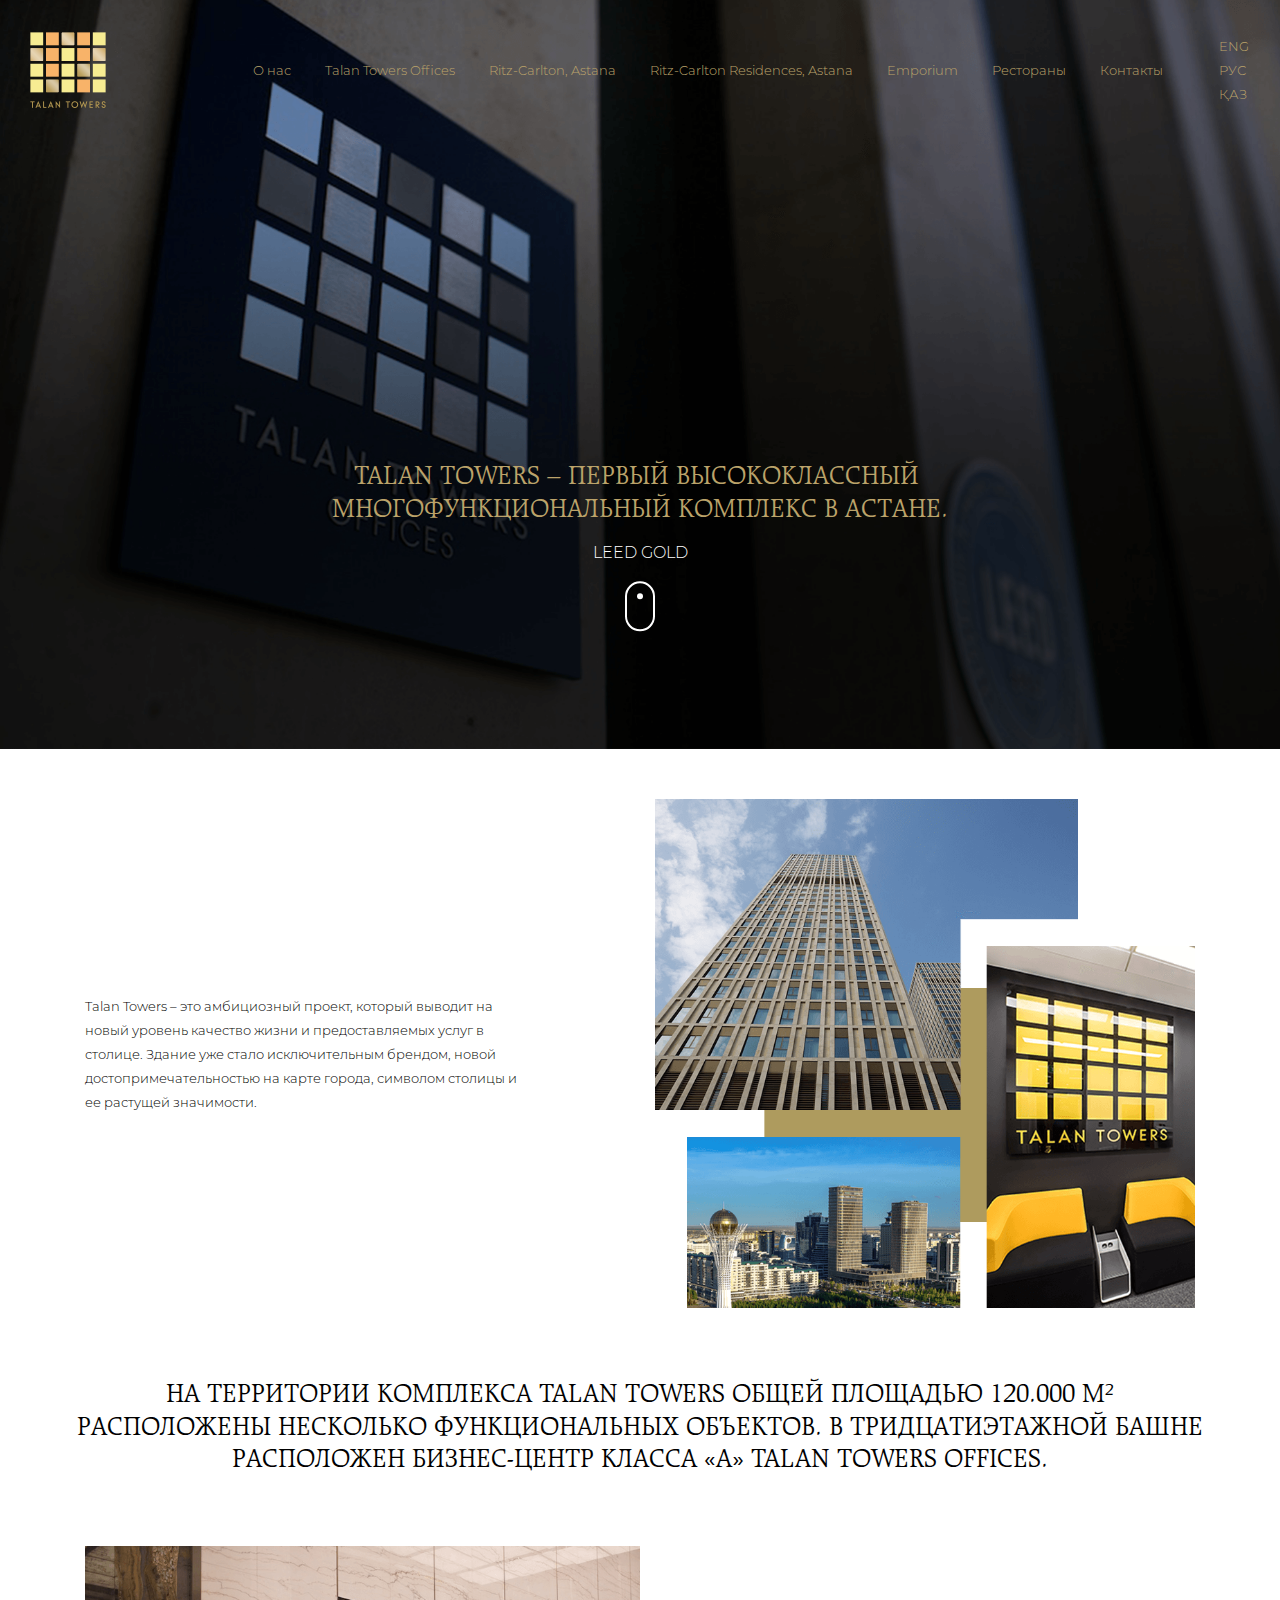
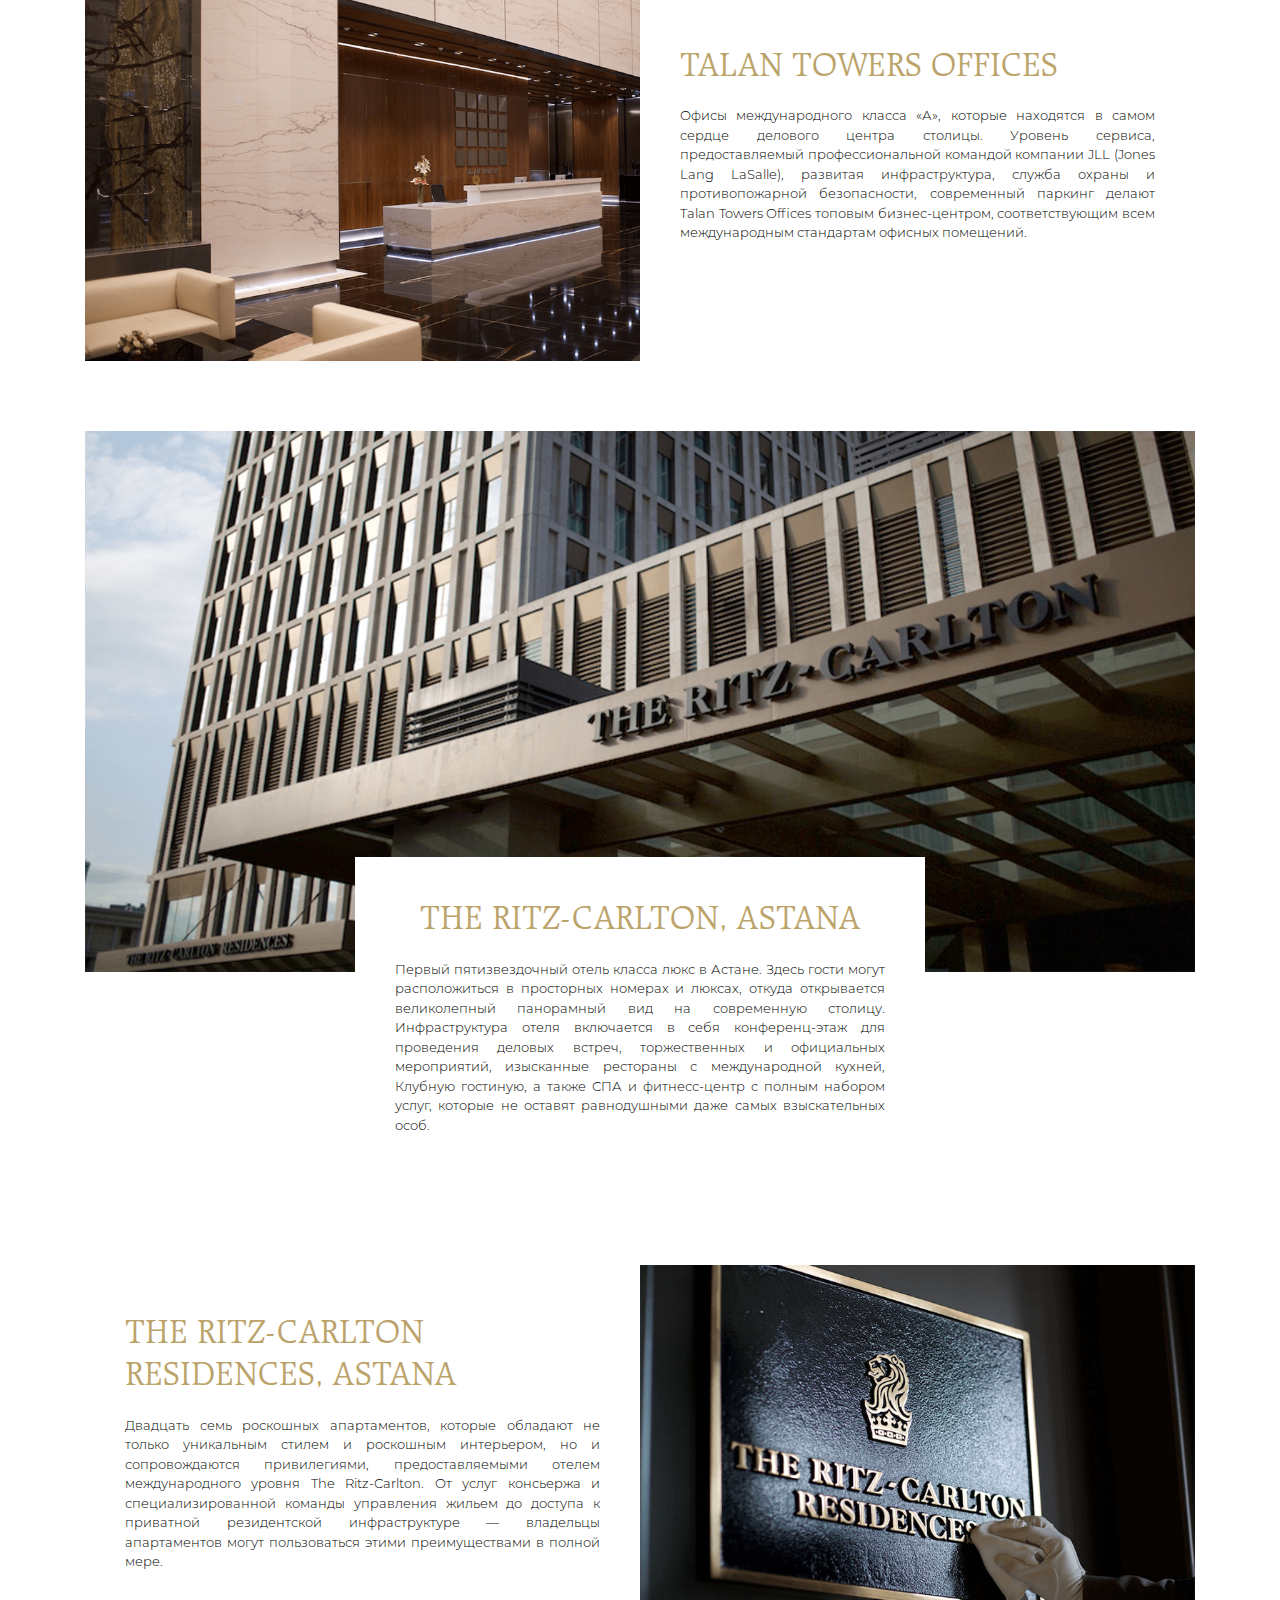
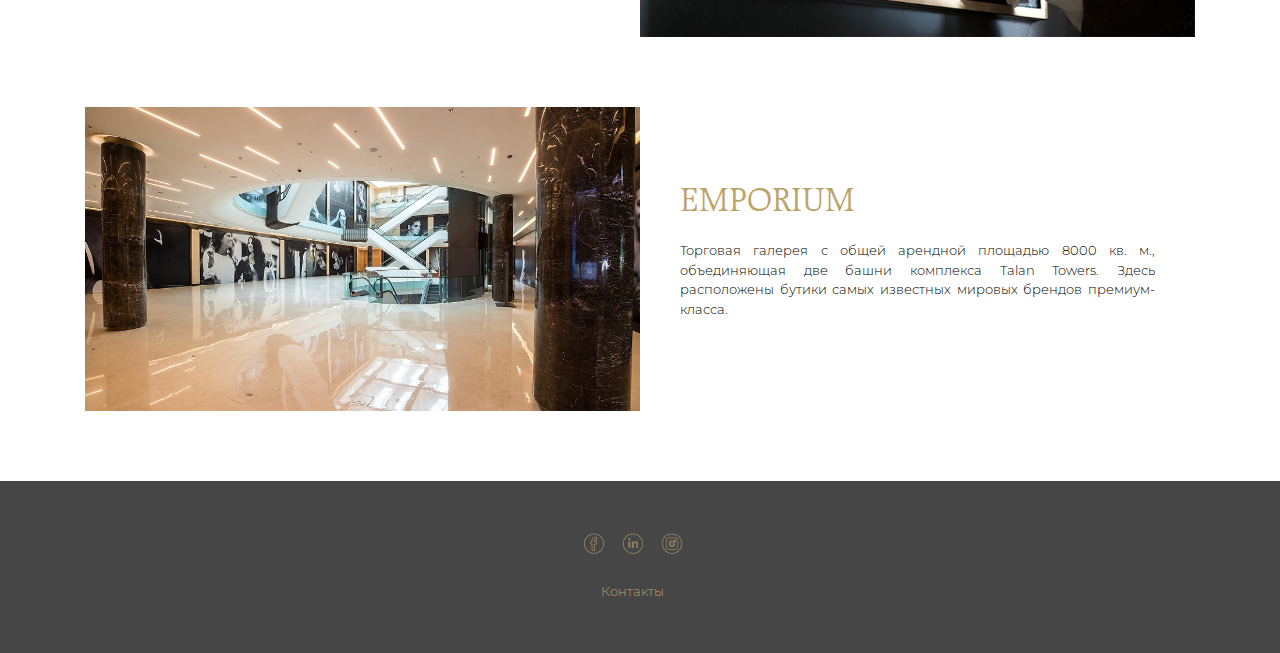
==== commit a21a0461: "fixed bugs" ====
--- a/index.html
+++ b/index.html
@@ -136,14 +136,14 @@
 <section id="main_content_1">
     <div class="container">
         <div class="row">
-            <div class="col-md-4 align-self-md-center mb-3 mb-md-0">
+            <div class="col-md-5 align-self-md-center mb-3 mb-md-0">
                 <span class="text_font text_black">
                     Talan Towers – это амбициозный проект, который выводит на новый уровень качество жизни  и предоставляемых услуг в столице.
                     Здание уже стало исключительным брендом, новой достопримечательностью на карте города, символом столицы и ее растущей
                     значимости.
                 </span>
             </div>
-            <div class="col-md-6 offset-md-2">
+            <div class="col-md-6 offset-md-1">
                 <img src="img/main/main-talan.png" alt="" class="mw-100">
             </div>
         </div>
@@ -223,7 +223,7 @@
                 </div>
             </div>
             <div class="col-lg-6 order-lg-first">
-                <img src="img/main/main-empor.png" alt="" class="mw-100">
+                <img src="img/main/main-empor.jpg" alt="" class="mw-100">
             </div>
         </div>
     </div>
@@ -232,18 +232,18 @@
     <div class="container">
         <div class="row">
             <div class="text-center w-100">
-                <a href="#">
+                <a href="https://www.facebook.com/talantowers/" target="_blank">
                     <img src="img/main/footer-facebook.png" alt="">
                 </a>
-                <a href="#">
+                <a href="https://ru.linkedin.com/showcase/talan-towers" target="_blank">
                     <img src="img/main/footer-linkedin.png" alt="">
                 </a>
-                <a href="#">
+                <a href="https://instagram.com/talantowers?utm_source=ig_profile_share&igshid=1i683dwvbnp2u" target="_blank">
                     <img src="img/main/footer-instagram.png" alt="">
                 </a>
             </div>
             <div class="text-center w-100 mt-4">
-                <a href="#" class="text_font text_gold">
+                <a href="contacts.html" class="text_font text_gold">
                     Контакты
                 </a>
             </div>
--- a/css/styles.css
+++ b/css/styles.css
@@ -47,17 +47,19 @@
   line-height: 1.2;
   margin-bottom: 0; }
 
-.bg_img .bg_img_text {
-  position: absolute;
-  bottom: 15%;
-  left: 50%;
-  transform: translate(-50%, -50%);
-  width: 100%; }
-  .bg_img .bg_img_text h1 {
-    font-size: 2em;
-    text-align: center;
-    width: 100%;
-    color: #bba36a; }
+.bg_img {
+  position: relative; }
+  .bg_img .bg_img_text {
+    position: absolute;
+    bottom: 2em;
+    left: 50%;
+    transform: translate(-50%, -50%);
+    width: 100%; }
+    .bg_img .bg_img_text h1 {
+      font-size: 1.7em;
+      text-align: center;
+      width: 100%;
+      color: #bba36a; }
 
 .block_content .block_text {
   margin: 20px 0;
@@ -69,11 +71,15 @@
   padding: 5px 15px;
   border: 1px solid; }
 
+.fix_h_instead_bg {
+  height: 150px; }
+
 header {
   position: absolute;
   top: 0;
   left: 0;
   width: 100%;
+  z-index: 1000;
   background-color: transparent; }
   header .d_t_h {
     height: 140px; }
@@ -217,6 +223,14 @@
     color: #8F7A4A;
     text-decoration: none; }
 
+#about_content_1, #about_content_2, #about_content_3, #about_content_4 {
+  padding-top: 70px;
+  padding-bottom: 30px; }
+
+#about_content_5 {
+  padding-top: 70px;
+  padding-bottom: 70px; }
+
 #offices_blocks {
   padding: 50px 0; }
   #offices_blocks .block_content {
@@ -259,21 +273,9 @@
   #emporium_content_2 .block_content {
     padding: 40px; }
 
-#rc_mokki_block {
+#rc_mokki_block, #rc_ozen_block, #rc_selfie_block {
   padding-top: 50px; }
-  #rc_mokki_block .block_content {
-    padding: 40px;
-    word-wrap: break-word; }
-
-#rc_ozen_block {
-  padding-top: 50px; }
-  #rc_ozen_block .block_content {
-    padding: 40px;
-    word-wrap: break-word; }
-
-#rc_selfie_block {
-  padding-top: 50px; }
-  #rc_selfie_block .block_content {
+  #rc_mokki_block .block_content, #rc_ozen_block .block_content, #rc_selfie_block .block_content {
     padding: 40px;
     word-wrap: break-word; }
 
--- a/css/mobile.css
+++ b/css/mobile.css
@@ -27,9 +27,6 @@
     #main_content_2 h1 {
         font-size: 1.7em;
     }
-    #rc_bg .bg_img_text {
-        bottom: 40%;
-    }
     #rc_content_1 .mml_lg {
         margin-left: -100px;
     }
@@ -50,10 +47,15 @@
 }
 @media only screen and (max-width: 992px){
     .bg_img .bg_img_text {
-        bottom: 30%;
+        bottom: 0;
     }
-    #rc_bg .bg_img_text {
-        bottom: 20%;
+    #main_content_3, #main_content_5, #main_content_6 {
+        padding-top: 0;
+    }
+}
+@media only screen and (min-width: 992px){
+    #rcr_content_1 .pt_lg_25p {
+        padding-top: 25%;
     }
 }
 @media only screen and (max-width: 768px){
@@ -66,29 +68,20 @@
     #main_content_4 .block_content {
         margin-top: 0;
     }
-    #rc_bg .bg_img_text {
-        bottom: 40%;
-    }
 }
 @media only screen and (max-width: 576px){
     header .mobile_dropdown_menu {
         min-width: 100vw;
     }
-    .bg_img .bg_img_text {
-        bottom: 50%;
-    }
-}
-@media only screen and (max-width: 480px){
     .bg_img>img {
         height: 400px;
         object-fit: cover;
     }
-    .bg_img .bg_img_text {
-        bottom: 10%;
+    .fix_h_instead_bg {
+        height: 80px;
     }
-    #rc_bg .bg_img_text {
-        bottom: 10%;
-    }
+}
+@media only screen and (max-width: 480px){
     .bg_img .bg_img_text h1 {
         font-size: 1.2em;
     }
